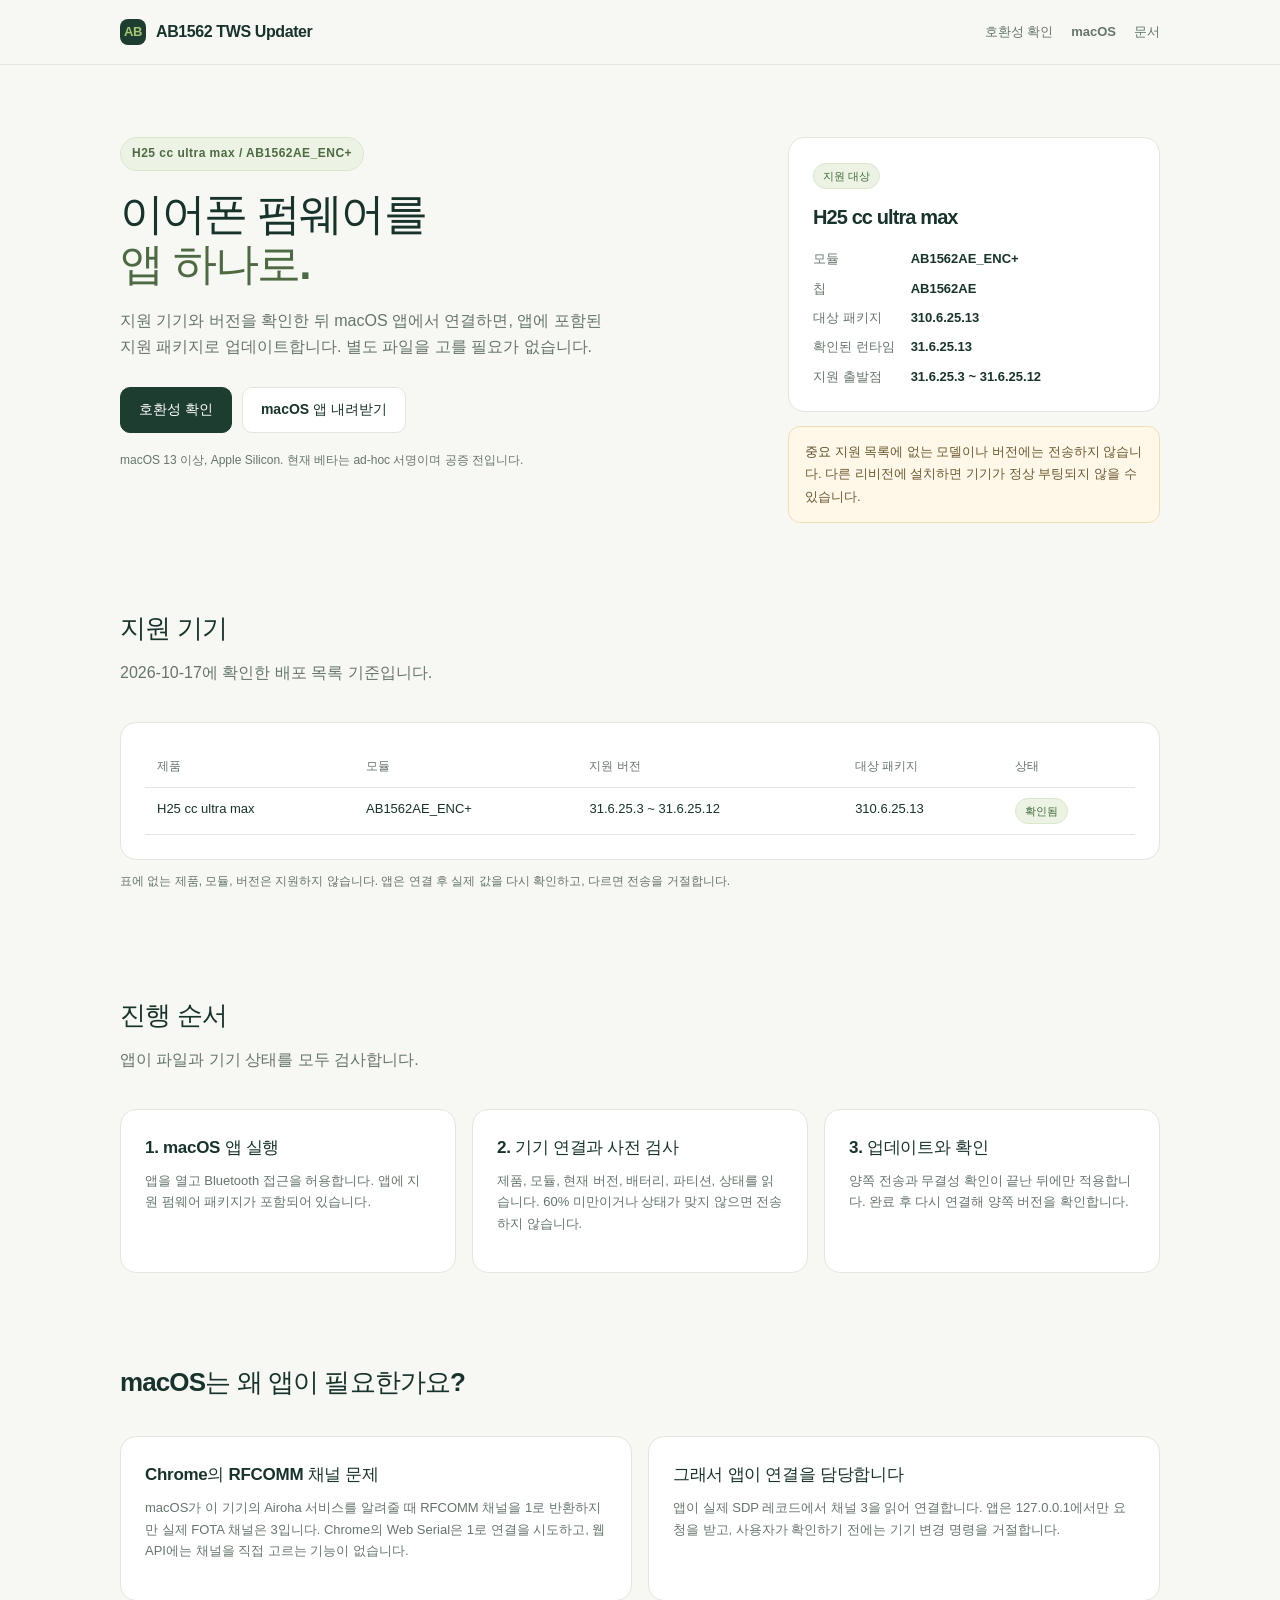
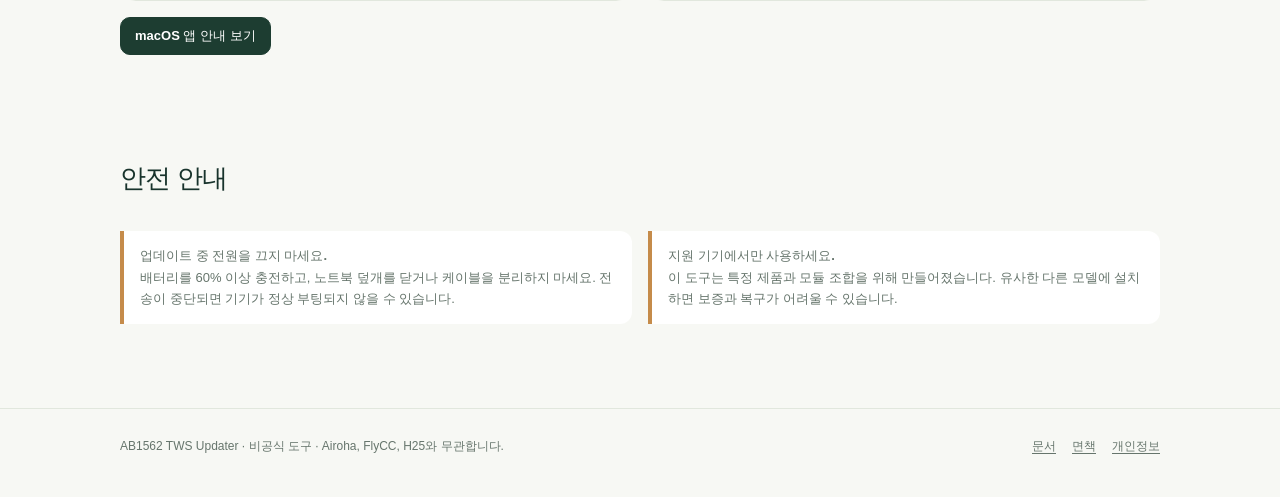
==== index.html @ 21447440 "Simplify to the Electron app with bundled firmware" ====
<!doctype html>
<html lang="ko">
<head>
<meta charset="utf-8">
<meta name="viewport" content="width=device-width,initial-scale=1">
<title>AB1562 TWS Updater</title>
<meta name="description" content="H25 cc ultra max / AB1562AE_ENC+ 펌웨어 업데이트 macOS 앱">
<meta http-equiv="Content-Security-Policy" content="default-src 'self'; script-src 'self'; style-src 'self' 'unsafe-inline'; img-src 'self' data:; connect-src 'self'; base-uri 'none'; form-action 'self'">
<link rel="stylesheet" href="./assets/site.css">
<link rel="icon" href="./assets/favicon.svg" type="image/svg+xml">
</head>
<body>
<header class="site">
  <div class="wrap">
    <a class="brand" href="./"><span class="mark">AB</span>AB1562 TWS Updater</a>
    <nav class="top"><a href="./check/">호환성 확인</a><a href="./mac/">macOS</a><a href="./docs/">문서</a></nav>
  </div>
</header>
<main>
  <div class="wrap hero">
    <div>
      <span class="eyebrow">H25 cc ultra max / AB1562AE_ENC+</span>
      <h1>이어폰 펌웨어를<br><span>앱 하나로.</span></h1>
      <p class="lead">지원 기기와 버전을 확인한 뒤 macOS 앱에서 연결하면, 앱에 포함된 지원 패키지로 업데이트합니다. 별도 파일을 고를 필요가 없습니다.</p>
      <div class="actions">
        <a class="btn" href="./check/">호환성 확인</a>
        <a class="btn secondary" href="./mac/">macOS 앱 내려받기</a>
      </div>
      <p class="muted" style="font-size:12px;margin-top:18px">macOS 13 이상, Apple Silicon. 현재 베타는 ad-hoc 서명이며 공증 전입니다.</p>
    </div>
    <aside class="side">
      <div class="card">
        <span class="badge">지원 대상</span>
        <h2 style="font-size:20px;margin:12px 0 14px">H25 cc ultra max</h2>
        <dl class="kv">
          <dt>모듈</dt><dd>AB1562AE_ENC+</dd>
          <dt>칩</dt><dd>AB1562AE</dd>
          <dt>대상 패키지</dt><dd>310.6.25.13</dd>
          <dt>확인된 런타임</dt><dd>31.6.25.13</dd>
          <dt>지원 출발점</dt><dd>31.6.25.3 ~ 31.6.25.12</dd>
        </dl>
      </div>
      <div class="note"><strong>중요</strong> 지원 목록에 없는 모델이나 버전에는 전송하지 않습니다. 다른 리비전에 설치하면 기기가 정상 부팅되지 않을 수 있습니다.</div>
    </aside>
  </div>

  <section class="block" id="devices">
    <div class="wrap">
      <div class="section-head"><div><h2>지원 기기</h2><p class="muted">2026-10-17에 확인한 배포 목록 기준입니다.</p></div></div>
      <div class="card">
        <table>
          <thead><tr><th>제품</th><th>모듈</th><th>지원 버전</th><th>대상 패키지</th><th>상태</th></tr></thead>
          <tbody>
            <tr><td>H25 cc ultra max</td><td>AB1562AE_ENC+</td><td>31.6.25.3 ~ 31.6.25.12</td><td>310.6.25.13</td><td><span class="badge">확인됨</span></td></tr>
          </tbody>
        </table>
      </div>
      <p class="muted" style="font-size:12px;margin-top:12px">표에 없는 제품, 모듈, 버전은 지원하지 않습니다. 앱은 연결 후 실제 값을 다시 확인하고, 다르면 전송을 거절합니다.</p>
    </div>
  </section>

  <section class="block" id="how">
    <div class="wrap">
      <div class="section-head"><div><h2>진행 순서</h2><p class="muted">앱이 파일과 기기 상태를 모두 검사합니다.</p></div></div>
      <div class="grid">
        <div class="card"><h3>1. macOS 앱 실행</h3><p class="muted" style="font-size:13px">앱을 열고 Bluetooth 접근을 허용합니다. 앱에 지원 펌웨어 패키지가 포함되어 있습니다.</p></div>
        <div class="card"><h3>2. 기기 연결과 사전 검사</h3><p class="muted" style="font-size:13px">제품, 모듈, 현재 버전, 배터리, 파티션, 상태를 읽습니다. 60% 미만이거나 상태가 맞지 않으면 전송하지 않습니다.</p></div>
        <div class="card"><h3>3. 업데이트와 확인</h3><p class="muted" style="font-size:13px">양쪽 전송과 무결성 확인이 끝난 뒤에만 적용합니다. 완료 후 다시 연결해 양쪽 버전을 확인합니다.</p></div>
      </div>
    </div>
  </section>

  <section class="block" id="mac">
    <div class="wrap">
      <div class="section-head"><div><h2>macOS는 왜 앱이 필요한가요?</h2></div></div>
      <div class="grid two">
        <div class="card">
          <h3>Chrome의 RFCOMM 채널 문제</h3>
          <p class="muted" style="font-size:13px">macOS가 이 기기의 Airoha 서비스를 알려줄 때 RFCOMM 채널을 1로 반환하지만 실제 FOTA 채널은 3입니다. Chrome의 Web Serial은 1로 연결을 시도하고, 웹 API에는 채널을 직접 고르는 기능이 없습니다.</p>
        </div>
        <div class="card">
          <h3>그래서 앱이 연결을 담당합니다</h3>
          <p class="muted" style="font-size:13px">앱이 실제 SDP 레코드에서 채널 3을 읽어 연결합니다. 앱은 127.0.0.1에서만 요청을 받고, 사용자가 확인하기 전에는 기기 변경 명령을 거절합니다.</p>
        </div>
      </div>
      <p style="margin-top:16px"><a class="btn small" href="./mac/">macOS 앱 안내 보기</a></p>
    </div>
  </section>

  <section class="block" id="safety">
    <div class="wrap">
      <div class="section-head"><div><h2>안전 안내</h2></div></div>
      <div class="grid two">
        <div class="warning"><strong>업데이트 중 전원을 끄지 마세요.</strong><br>배터리를 60% 이상 충전하고, 노트북 덮개를 닫거나 케이블을 분리하지 마세요. 전송이 중단되면 기기가 정상 부팅되지 않을 수 있습니다.</div>
        <div class="warning"><strong>지원 기기에서만 사용하세요.</strong><br>이 도구는 특정 제품과 모듈 조합을 위해 만들어졌습니다. 유사한 다른 모델에 설치하면 보증과 복구가 어려울 수 있습니다.</div>
      </div>
    </div>
  </section>
</main>
<footer class="footer"><div class="wrap"><div>AB1562 TWS Updater · 비공식 도구 · Airoha, FlyCC, H25와 무관합니다.</div><nav><a href="./docs/">문서</a><a href="./legal/disclaimer.html">면책</a><a href="./legal/privacy.html">개인정보</a></nav></div></footer>
</body>
</html>
---- assets/site.css ----
:root {
  --ink:#18332c; --muted:#66756c; --paper:#f7f8f4; --card:#fff; --line:#e1e7dd;
  --green:#1d3d31; --green2:#2b5142; --lime:#a6c871; --warn:#fff8e8; --warnline:#efdfb6;
  font-family:-apple-system,BlinkMacSystemFont,"Apple SD Gothic Neo","Segoe UI",sans-serif;
  color:var(--ink); background:var(--paper); font-synthesis:none;
}
*{box-sizing:border-box}
html{scroll-behavior:smooth}
body{margin:0;line-height:1.65}
a{color:var(--green);text-underline-offset:3px}
.wrap{width:min(1040px,calc(100% - 40px));margin:0 auto}
header.site{position:sticky;top:0;z-index:10;background:rgba(247,248,244,.92);backdrop-filter:blur(10px);border-bottom:1px solid var(--line)}
header.site .wrap{display:flex;align-items:center;justify-content:space-between;gap:20px;min-height:64px}
.brand{display:flex;align-items:center;gap:10px;font-weight:700;letter-spacing:-.4px;text-decoration:none;color:var(--ink)}
.brand .mark{width:26px;height:26px;border-radius:8px;background:var(--green);display:grid;place-items:center;color:var(--lime);font-size:13px;font-weight:800}
nav.top{display:flex;gap:18px;flex-wrap:wrap;font-size:13px}
nav.top a{color:var(--muted);text-decoration:none;font-weight:600}
nav.top a:hover{color:var(--ink)}
.hero{padding:72px 0 40px;display:grid;grid-template-columns:1.25fr .75fr;gap:48px;align-items:start}
.eyebrow{display:inline-flex;align-items:center;gap:8px;font-size:12px;font-weight:700;letter-spacing:.04em;color:#4d6a43;background:#edf3e4;border:1px solid #dbe7cb;border-radius:999px;padding:6px 11px;margin-bottom:18px}
h1{font-size:44px;line-height:1.15;letter-spacing:-1.8px;margin:0 0 18px}
h1 span{color:#4d6a43}
.lead{font-size:16px;color:var(--muted);max-width:56ch;margin:0 0 26px}
.actions{display:flex;gap:10px;flex-wrap:wrap}
.btn{display:inline-flex;align-items:center;justify-content:center;min-height:46px;padding:0 18px;border-radius:10px;background:var(--green);color:#fff;text-decoration:none;font-weight:650;font-size:14px;border:1px solid var(--green)}
.btn:hover{background:var(--green2)}
.btn.secondary{background:#fff;color:var(--ink);border-color:var(--line)}
.btn.secondary:hover{background:#f0f3ec}
.btn.small{min-height:38px;padding:0 14px;font-size:13px}
.card{background:var(--card);border:1px solid var(--line);border-radius:16px;padding:24px}
.card h2,.card h3{margin-top:0}
.side{display:grid;gap:14px}
.kv{display:grid;grid-template-columns:auto 1fr;gap:8px 16px;font-size:13px;margin:0}
.kv dt{color:var(--muted)}
.kv dd{margin:0;font-weight:650}
.badge{display:inline-block;font-size:11px;font-weight:700;border-radius:999px;padding:3px 9px;background:#edf3e4;color:#416b3a;border:1px solid #dbe7cb}
.badge.warn{background:var(--warn);color:#6b5a32;border-color:var(--warnline)}
section.block{padding:44px 0}
.section-head{display:flex;align-items:end;justify-content:space-between;gap:24px;margin-bottom:22px}
h2{font-size:26px;letter-spacing:-.9px;margin:0 0 10px}
h3{font-size:17px;letter-spacing:-.3px;margin:0 0 8px}
p{margin:0 0 14px}
.muted{color:var(--muted)}
.grid{display:grid;grid-template-columns:repeat(3,1fr);gap:16px}
.grid.two{grid-template-columns:repeat(2,1fr)}
.note{background:var(--warn);border:1px solid var(--warnline);color:#6b5a32;border-radius:12px;padding:14px 16px;font-size:13px;line-height:1.7}
.note strong{color:#5a4a26}
.warning{border-left:4px solid #c58b4a;background:#fff;padding:14px 16px;border-radius:0 12px 12px 0;font-size:13px;color:var(--muted)}
table{width:100%;border-collapse:collapse;font-size:13px}
th,td{text-align:left;padding:10px 12px;border-bottom:1px solid var(--line);vertical-align:top}
th{color:var(--muted);font-weight:600;font-size:12px}
code,.mono{font-family:ui-monospace,SFMono-Regular,Menlo,monospace;font-size:12px;background:#eef2e8;border:1px solid #e0e6d7;border-radius:6px;padding:2px 5px;word-break:break-all}
pre{background:#16241e;color:#e7efe4;border-radius:12px;padding:16px;overflow:auto;font-size:12px;line-height:1.6}
pre code{background:none;border:0;padding:0;color:inherit}
ul,ol{padding-left:22px;margin:0 0 16px}
li{margin:6px 0}
.footer{border-top:1px solid var(--line);margin-top:40px;padding:28px 0 40px;font-size:12px;color:var(--muted)}
.footer .wrap{display:flex;justify-content:space-between;gap:20px;flex-wrap:wrap}
.footer nav{display:flex;gap:16px;flex-wrap:wrap}
.footer a{color:var(--muted)}
.anchor{scroll-margin-top:80px}
.form{display:grid;gap:14px;max-width:520px}
label{font-size:13px;font-weight:650}
input,select{width:100%;min-height:42px;border:1px solid var(--line);border-radius:9px;padding:8px 11px;font:inherit;background:#fff;color:var(--ink)}
.result{margin-top:18px;padding:16px;border-radius:12px;background:#fff;border:1px solid var(--line);font-size:14px}
.result.ok{border-color:#cfe1c2;background:#f4f9ef}
.result.bad{border-color:#eed4cc;background:#fdf5f2}
.result.neutral{border-color:var(--warnline);background:var(--warn)}
@media (max-width:820px){.hero{grid-template-columns:1fr;padding-top:44px;gap:28px}h1{font-size:34px}.grid,.grid.two{grid-template-columns:1fr}header.site .wrap{align-items:flex-start;flex-direction:column;padding:12px 0;gap:8px}nav.top{gap:14px}section.block{padding:32px 0}}
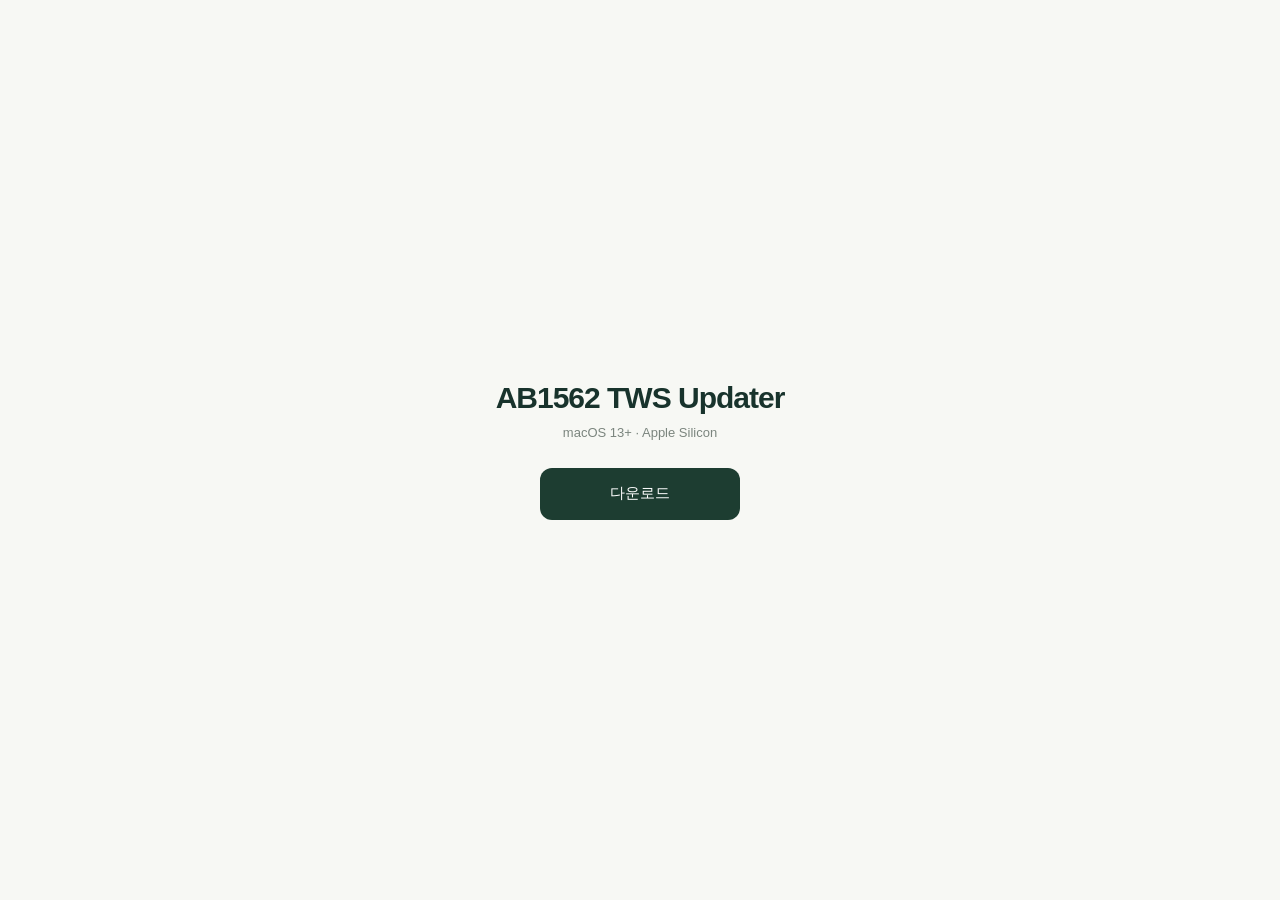
==== commit a8986cb3: "Reduce site to a download button" ====
--- a/index.html
+++ b/index.html
@@ -4,99 +4,16 @@
 <meta charset="utf-8">
 <meta name="viewport" content="width=device-width,initial-scale=1">
 <title>AB1562 TWS Updater</title>
-<meta name="description" content="H25 cc ultra max / AB1562AE_ENC+ 펌웨어 업데이트 macOS 앱">
-<meta http-equiv="Content-Security-Policy" content="default-src 'self'; script-src 'self'; style-src 'self' 'unsafe-inline'; img-src 'self' data:; connect-src 'self'; base-uri 'none'; form-action 'self'">
+<meta name="description" content="AB1562 TWS Updater macOS app">
+<meta http-equiv="Content-Security-Policy" content="default-src 'self'; style-src 'self'; img-src 'self' data:; base-uri 'none'">
 <link rel="stylesheet" href="./assets/site.css">
 <link rel="icon" href="./assets/favicon.svg" type="image/svg+xml">
 </head>
 <body>
-<header class="site">
-  <div class="wrap">
-    <a class="brand" href="./"><span class="mark">AB</span>AB1562 TWS Updater</a>
-    <nav class="top"><a href="./check/">호환성 확인</a><a href="./mac/">macOS</a><a href="./docs/">문서</a></nav>
-  </div>
-</header>
 <main>
-  <div class="wrap hero">
-    <div>
-      <span class="eyebrow">H25 cc ultra max / AB1562AE_ENC+</span>
-      <h1>이어폰 펌웨어를<br><span>앱 하나로.</span></h1>
-      <p class="lead">지원 기기와 버전을 확인한 뒤 macOS 앱에서 연결하면, 앱에 포함된 지원 패키지로 업데이트합니다. 별도 파일을 고를 필요가 없습니다.</p>
-      <div class="actions">
-        <a class="btn" href="./check/">호환성 확인</a>
-        <a class="btn secondary" href="./mac/">macOS 앱 내려받기</a>
-      </div>
-      <p class="muted" style="font-size:12px;margin-top:18px">macOS 13 이상, Apple Silicon. 현재 베타는 ad-hoc 서명이며 공증 전입니다.</p>
-    </div>
-    <aside class="side">
-      <div class="card">
-        <span class="badge">지원 대상</span>
-        <h2 style="font-size:20px;margin:12px 0 14px">H25 cc ultra max</h2>
-        <dl class="kv">
-          <dt>모듈</dt><dd>AB1562AE_ENC+</dd>
-          <dt>칩</dt><dd>AB1562AE</dd>
-          <dt>대상 패키지</dt><dd>310.6.25.13</dd>
-          <dt>확인된 런타임</dt><dd>31.6.25.13</dd>
-          <dt>지원 출발점</dt><dd>31.6.25.3 ~ 31.6.25.12</dd>
-        </dl>
-      </div>
-      <div class="note"><strong>중요</strong> 지원 목록에 없는 모델이나 버전에는 전송하지 않습니다. 다른 리비전에 설치하면 기기가 정상 부팅되지 않을 수 있습니다.</div>
-    </aside>
-  </div>
-
-  <section class="block" id="devices">
-    <div class="wrap">
-      <div class="section-head"><div><h2>지원 기기</h2><p class="muted">2026-10-17에 확인한 배포 목록 기준입니다.</p></div></div>
-      <div class="card">
-        <table>
-          <thead><tr><th>제품</th><th>모듈</th><th>지원 버전</th><th>대상 패키지</th><th>상태</th></tr></thead>
-          <tbody>
-            <tr><td>H25 cc ultra max</td><td>AB1562AE_ENC+</td><td>31.6.25.3 ~ 31.6.25.12</td><td>310.6.25.13</td><td><span class="badge">확인됨</span></td></tr>
-          </tbody>
-        </table>
-      </div>
-      <p class="muted" style="font-size:12px;margin-top:12px">표에 없는 제품, 모듈, 버전은 지원하지 않습니다. 앱은 연결 후 실제 값을 다시 확인하고, 다르면 전송을 거절합니다.</p>
-    </div>
-  </section>
-
-  <section class="block" id="how">
-    <div class="wrap">
-      <div class="section-head"><div><h2>진행 순서</h2><p class="muted">앱이 파일과 기기 상태를 모두 검사합니다.</p></div></div>
-      <div class="grid">
-        <div class="card"><h3>1. macOS 앱 실행</h3><p class="muted" style="font-size:13px">앱을 열고 Bluetooth 접근을 허용합니다. 앱에 지원 펌웨어 패키지가 포함되어 있습니다.</p></div>
-        <div class="card"><h3>2. 기기 연결과 사전 검사</h3><p class="muted" style="font-size:13px">제품, 모듈, 현재 버전, 배터리, 파티션, 상태를 읽습니다. 60% 미만이거나 상태가 맞지 않으면 전송하지 않습니다.</p></div>
-        <div class="card"><h3>3. 업데이트와 확인</h3><p class="muted" style="font-size:13px">양쪽 전송과 무결성 확인이 끝난 뒤에만 적용합니다. 완료 후 다시 연결해 양쪽 버전을 확인합니다.</p></div>
-      </div>
-    </div>
-  </section>
-
-  <section class="block" id="mac">
-    <div class="wrap">
-      <div class="section-head"><div><h2>macOS는 왜 앱이 필요한가요?</h2></div></div>
-      <div class="grid two">
-        <div class="card">
-          <h3>Chrome의 RFCOMM 채널 문제</h3>
-          <p class="muted" style="font-size:13px">macOS가 이 기기의 Airoha 서비스를 알려줄 때 RFCOMM 채널을 1로 반환하지만 실제 FOTA 채널은 3입니다. Chrome의 Web Serial은 1로 연결을 시도하고, 웹 API에는 채널을 직접 고르는 기능이 없습니다.</p>
-        </div>
-        <div class="card">
-          <h3>그래서 앱이 연결을 담당합니다</h3>
-          <p class="muted" style="font-size:13px">앱이 실제 SDP 레코드에서 채널 3을 읽어 연결합니다. 앱은 127.0.0.1에서만 요청을 받고, 사용자가 확인하기 전에는 기기 변경 명령을 거절합니다.</p>
-        </div>
-      </div>
-      <p style="margin-top:16px"><a class="btn small" href="./mac/">macOS 앱 안내 보기</a></p>
-    </div>
-  </section>
-
-  <section class="block" id="safety">
-    <div class="wrap">
-      <div class="section-head"><div><h2>안전 안내</h2></div></div>
-      <div class="grid two">
-        <div class="warning"><strong>업데이트 중 전원을 끄지 마세요.</strong><br>배터리를 60% 이상 충전하고, 노트북 덮개를 닫거나 케이블을 분리하지 마세요. 전송이 중단되면 기기가 정상 부팅되지 않을 수 있습니다.</div>
-        <div class="warning"><strong>지원 기기에서만 사용하세요.</strong><br>이 도구는 특정 제품과 모듈 조합을 위해 만들어졌습니다. 유사한 다른 모델에 설치하면 보증과 복구가 어려울 수 있습니다.</div>
-      </div>
-    </div>
-  </section>
+  <h1>AB1562 TWS Updater</h1>
+  <p class="meta">macOS 13+ · Apple Silicon</p>
+  <a class="download" href="https://github.com/yangtaengg/ab1562-updater/releases/download/v0.1.0-electron.2/AB1562-TWS-Updater-0.1.0-arm64.dmg">다운로드</a>
 </main>
-<footer class="footer"><div class="wrap"><div>AB1562 TWS Updater · 비공식 도구 · Airoha, FlyCC, H25와 무관합니다.</div><nav><a href="./docs/">문서</a><a href="./legal/disclaimer.html">면책</a><a href="./legal/privacy.html">개인정보</a></nav></div></footer>
 </body>
 </html>
--- a/assets/site.css
+++ b/assets/site.css
@@ -1,69 +1,9 @@
-:root {
-  --ink:#18332c; --muted:#66756c; --paper:#f7f8f4; --card:#fff; --line:#e1e7dd;
-  --green:#1d3d31; --green2:#2b5142; --lime:#a6c871; --warn:#fff8e8; --warnline:#efdfb6;
-  font-family:-apple-system,BlinkMacSystemFont,"Apple SD Gothic Neo","Segoe UI",sans-serif;
-  color:var(--ink); background:var(--paper); font-synthesis:none;
-}
+:root{font-family:-apple-system,BlinkMacSystemFont,"Apple SD Gothic Neo",sans-serif;color:#18332c;background:#f7f8f4;font-synthesis:none}
 *{box-sizing:border-box}
-html{scroll-behavior:smooth}
-body{margin:0;line-height:1.65}
-a{color:var(--green);text-underline-offset:3px}
-.wrap{width:min(1040px,calc(100% - 40px));margin:0 auto}
-header.site{position:sticky;top:0;z-index:10;background:rgba(247,248,244,.92);backdrop-filter:blur(10px);border-bottom:1px solid var(--line)}
-header.site .wrap{display:flex;align-items:center;justify-content:space-between;gap:20px;min-height:64px}
-.brand{display:flex;align-items:center;gap:10px;font-weight:700;letter-spacing:-.4px;text-decoration:none;color:var(--ink)}
-.brand .mark{width:26px;height:26px;border-radius:8px;background:var(--green);display:grid;place-items:center;color:var(--lime);font-size:13px;font-weight:800}
-nav.top{display:flex;gap:18px;flex-wrap:wrap;font-size:13px}
-nav.top a{color:var(--muted);text-decoration:none;font-weight:600}
-nav.top a:hover{color:var(--ink)}
-.hero{padding:72px 0 40px;display:grid;grid-template-columns:1.25fr .75fr;gap:48px;align-items:start}
-.eyebrow{display:inline-flex;align-items:center;gap:8px;font-size:12px;font-weight:700;letter-spacing:.04em;color:#4d6a43;background:#edf3e4;border:1px solid #dbe7cb;border-radius:999px;padding:6px 11px;margin-bottom:18px}
-h1{font-size:44px;line-height:1.15;letter-spacing:-1.8px;margin:0 0 18px}
-h1 span{color:#4d6a43}
-.lead{font-size:16px;color:var(--muted);max-width:56ch;margin:0 0 26px}
-.actions{display:flex;gap:10px;flex-wrap:wrap}
-.btn{display:inline-flex;align-items:center;justify-content:center;min-height:46px;padding:0 18px;border-radius:10px;background:var(--green);color:#fff;text-decoration:none;font-weight:650;font-size:14px;border:1px solid var(--green)}
-.btn:hover{background:var(--green2)}
-.btn.secondary{background:#fff;color:var(--ink);border-color:var(--line)}
-.btn.secondary:hover{background:#f0f3ec}
-.btn.small{min-height:38px;padding:0 14px;font-size:13px}
-.card{background:var(--card);border:1px solid var(--line);border-radius:16px;padding:24px}
-.card h2,.card h3{margin-top:0}
-.side{display:grid;gap:14px}
-.kv{display:grid;grid-template-columns:auto 1fr;gap:8px 16px;font-size:13px;margin:0}
-.kv dt{color:var(--muted)}
-.kv dd{margin:0;font-weight:650}
-.badge{display:inline-block;font-size:11px;font-weight:700;border-radius:999px;padding:3px 9px;background:#edf3e4;color:#416b3a;border:1px solid #dbe7cb}
-.badge.warn{background:var(--warn);color:#6b5a32;border-color:var(--warnline)}
-section.block{padding:44px 0}
-.section-head{display:flex;align-items:end;justify-content:space-between;gap:24px;margin-bottom:22px}
-h2{font-size:26px;letter-spacing:-.9px;margin:0 0 10px}
-h3{font-size:17px;letter-spacing:-.3px;margin:0 0 8px}
-p{margin:0 0 14px}
-.muted{color:var(--muted)}
-.grid{display:grid;grid-template-columns:repeat(3,1fr);gap:16px}
-.grid.two{grid-template-columns:repeat(2,1fr)}
-.note{background:var(--warn);border:1px solid var(--warnline);color:#6b5a32;border-radius:12px;padding:14px 16px;font-size:13px;line-height:1.7}
-.note strong{color:#5a4a26}
-.warning{border-left:4px solid #c58b4a;background:#fff;padding:14px 16px;border-radius:0 12px 12px 0;font-size:13px;color:var(--muted)}
-table{width:100%;border-collapse:collapse;font-size:13px}
-th,td{text-align:left;padding:10px 12px;border-bottom:1px solid var(--line);vertical-align:top}
-th{color:var(--muted);font-weight:600;font-size:12px}
-code,.mono{font-family:ui-monospace,SFMono-Regular,Menlo,monospace;font-size:12px;background:#eef2e8;border:1px solid #e0e6d7;border-radius:6px;padding:2px 5px;word-break:break-all}
-pre{background:#16241e;color:#e7efe4;border-radius:12px;padding:16px;overflow:auto;font-size:12px;line-height:1.6}
-pre code{background:none;border:0;padding:0;color:inherit}
-ul,ol{padding-left:22px;margin:0 0 16px}
-li{margin:6px 0}
-.footer{border-top:1px solid var(--line);margin-top:40px;padding:28px 0 40px;font-size:12px;color:var(--muted)}
-.footer .wrap{display:flex;justify-content:space-between;gap:20px;flex-wrap:wrap}
-.footer nav{display:flex;gap:16px;flex-wrap:wrap}
-.footer a{color:var(--muted)}
-.anchor{scroll-margin-top:80px}
-.form{display:grid;gap:14px;max-width:520px}
-label{font-size:13px;font-weight:650}
-input,select{width:100%;min-height:42px;border:1px solid var(--line);border-radius:9px;padding:8px 11px;font:inherit;background:#fff;color:var(--ink)}
-.result{margin-top:18px;padding:16px;border-radius:12px;background:#fff;border:1px solid var(--line);font-size:14px}
-.result.ok{border-color:#cfe1c2;background:#f4f9ef}
-.result.bad{border-color:#eed4cc;background:#fdf5f2}
-.result.neutral{border-color:var(--warnline);background:var(--warn)}
-@media (max-width:820px){.hero{grid-template-columns:1fr;padding-top:44px;gap:28px}h1{font-size:34px}.grid,.grid.two{grid-template-columns:1fr}header.site .wrap{align-items:flex-start;flex-direction:column;padding:12px 0;gap:8px}nav.top{gap:14px}section.block{padding:32px 0}}
+body{margin:0;min-height:100vh;display:grid;place-items:center}
+main{text-align:center;padding:40px 24px}
+h1{font-size:30px;font-weight:700;letter-spacing:-1px;margin:0 0 10px}
+.meta{font-size:13px;color:#7b857e;margin:0 0 28px}
+.download{display:inline-flex;align-items:center;justify-content:center;min-width:200px;min-height:52px;padding:0 30px;border-radius:12px;background:#1d3d31;color:#fff;text-decoration:none;font-size:15px;font-weight:650}
+.download:hover{background:#2b5142}
+.download:focus-visible{outline:3px solid #a6c871;outline-offset:4px}
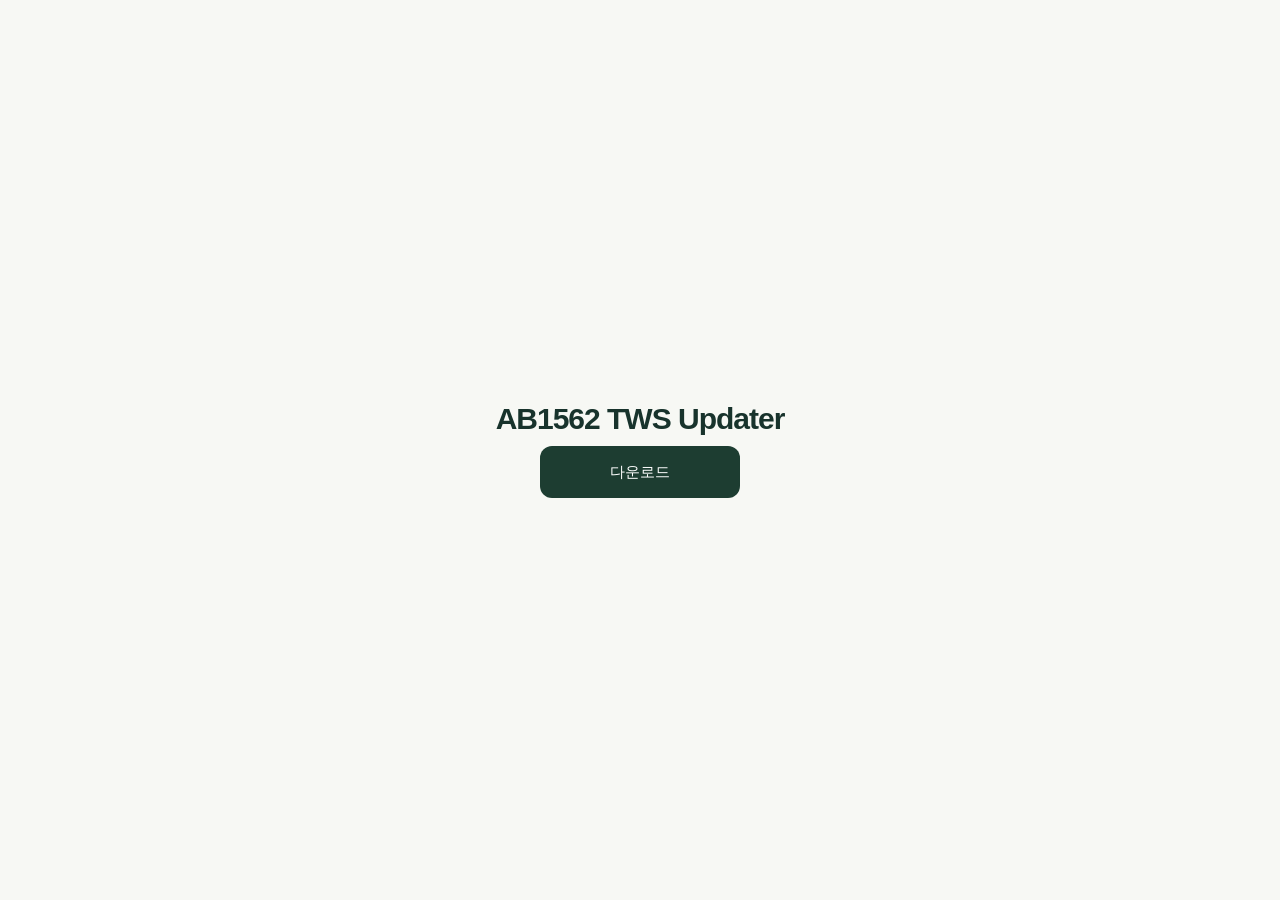
==== commit 98afbf12: "Remove the last line of copy" ====
--- a/index.html
+++ b/index.html
@@ -12,7 +12,6 @@
 <body>
 <main>
   <h1>AB1562 TWS Updater</h1>
-  <p class="meta">macOS 13+ · Apple Silicon</p>
   <a class="download" href="https://github.com/yangtaengg/ab1562-updater/releases/download/v0.1.0-electron.2/AB1562-TWS-Updater-0.1.0-arm64.dmg">다운로드</a>
 </main>
 </body>
--- a/assets/site.css
+++ b/assets/site.css
@@ -3,7 +3,6 @@
 body{margin:0;min-height:100vh;display:grid;place-items:center}
 main{text-align:center;padding:40px 24px}
 h1{font-size:30px;font-weight:700;letter-spacing:-1px;margin:0 0 10px}
-.meta{font-size:13px;color:#7b857e;margin:0 0 28px}
 .download{display:inline-flex;align-items:center;justify-content:center;min-width:200px;min-height:52px;padding:0 30px;border-radius:12px;background:#1d3d31;color:#fff;text-decoration:none;font-size:15px;font-weight:650}
 .download:hover{background:#2b5142}
 .download:focus-visible{outline:3px solid #a6c871;outline-offset:4px}
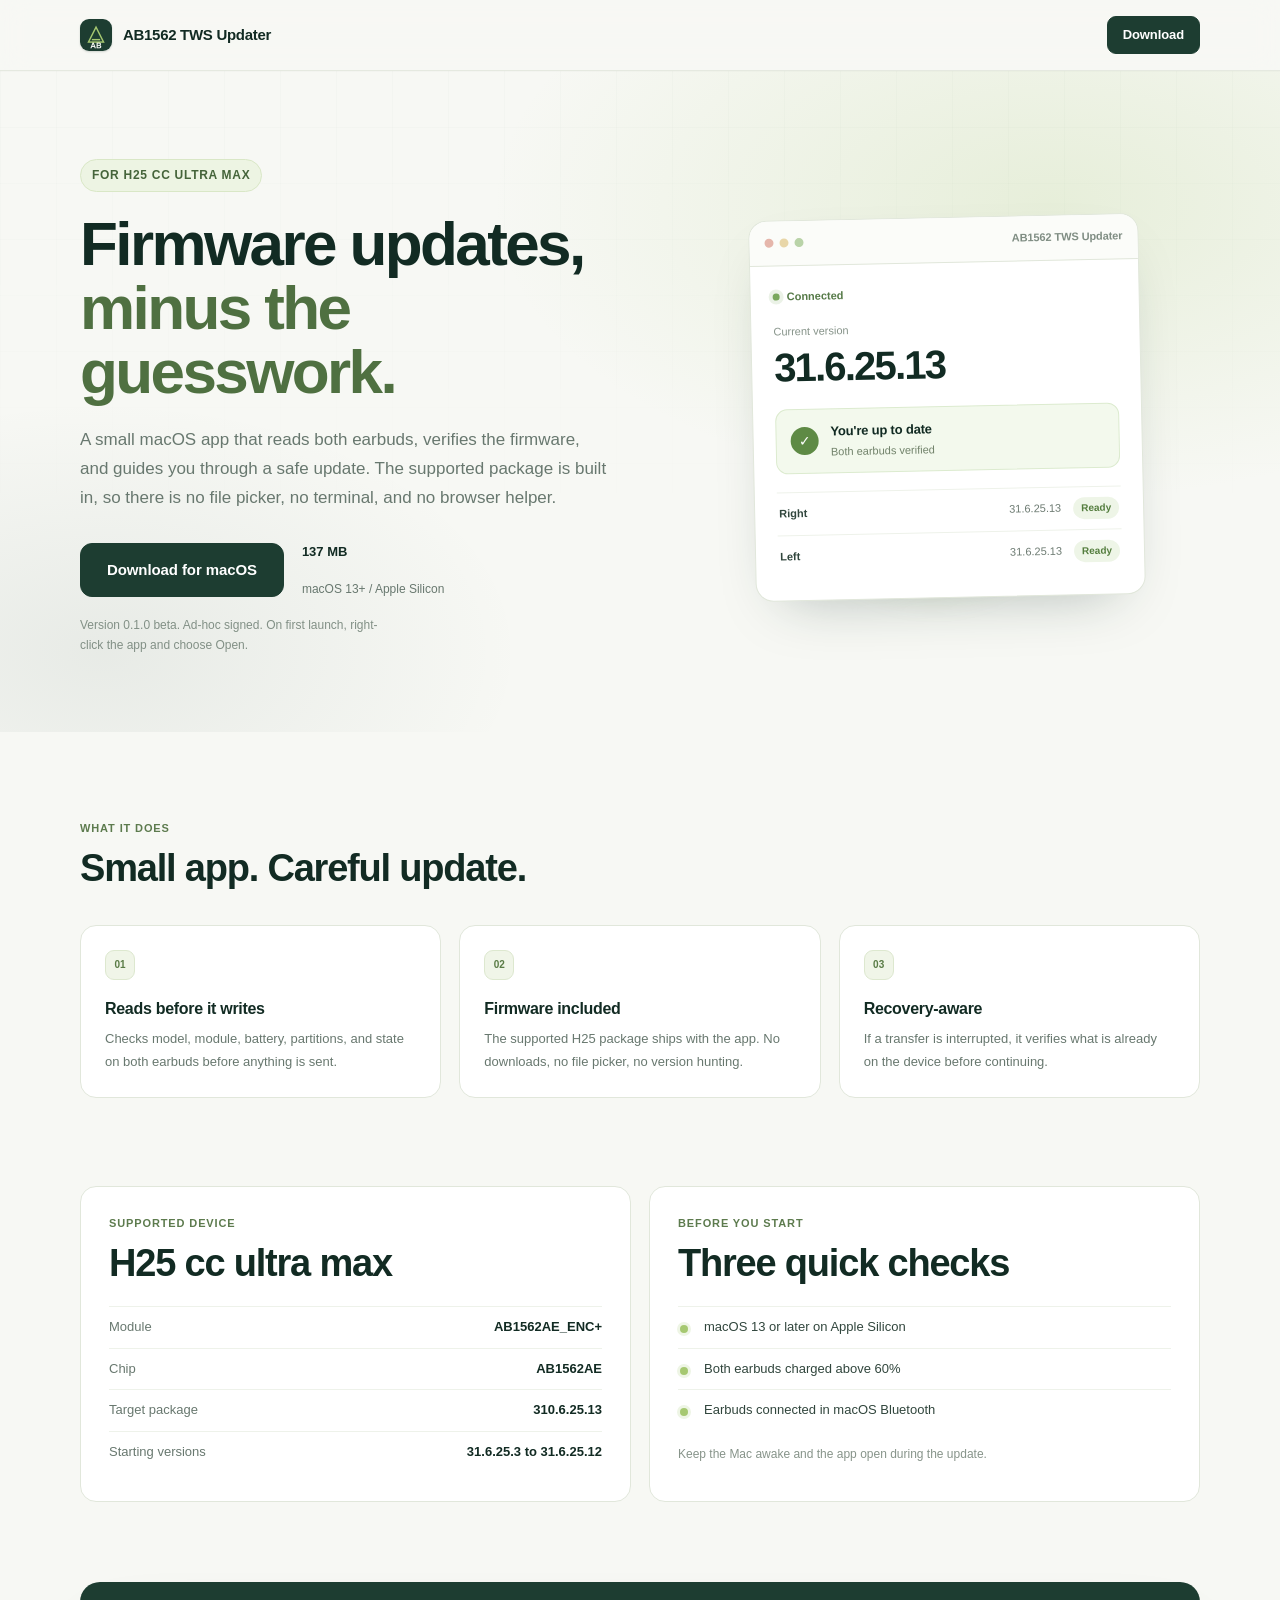
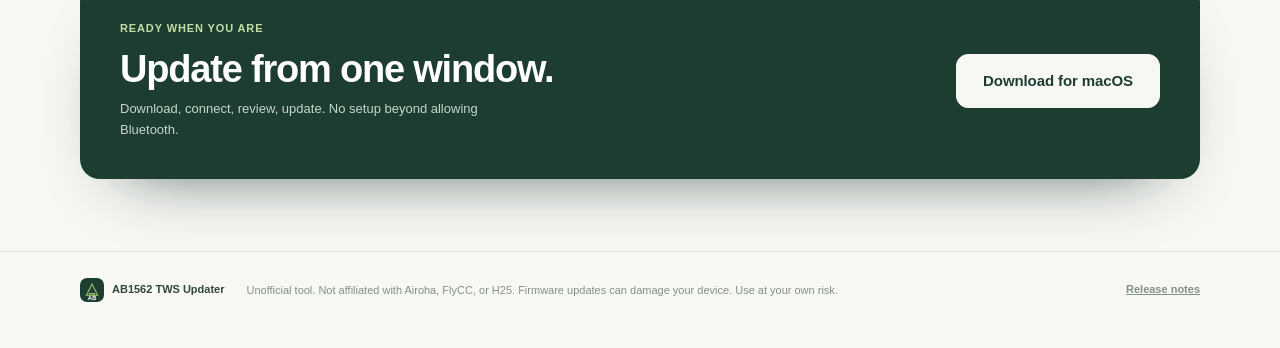
==== commit 87e4d041: "Rebuild the landing page in English" ====
--- a/index.html
+++ b/index.html
@@ -1,18 +1,112 @@
 <!doctype html>
-<html lang="ko">
+<html lang="en">
 <head>
 <meta charset="utf-8">
 <meta name="viewport" content="width=device-width,initial-scale=1">
-<title>AB1562 TWS Updater</title>
-<meta name="description" content="AB1562 TWS Updater macOS app">
-<meta http-equiv="Content-Security-Policy" content="default-src 'self'; style-src 'self'; img-src 'self' data:; base-uri 'none'">
+<title>AB1562 TWS Updater — Firmware updates for H25</title>
+<meta name="description" content="A small macOS app that reads both earbuds, verifies the firmware, and guides you through a safe H25 update. The supported package is built in.">
+<meta http-equiv="Content-Security-Policy" content="default-src 'self'; script-src 'none'; style-src 'self'; img-src 'self' data:; base-uri 'none'; form-action 'none'">
 <link rel="stylesheet" href="./assets/site.css">
 <link rel="icon" href="./assets/favicon.svg" type="image/svg+xml">
 </head>
 <body>
+<header class="site-header">
+  <div class="wrap header-inner">
+    <a class="brand" href="./">
+      <img src="./assets/app-icon.png" alt="" width="32" height="32">
+      <span>AB1562 TWS Updater</span>
+    </a>
+    <a class="btn btn-small" href="https://github.com/yangtaengg/ab1562-updater/releases/download/v0.1.0-electron.2/AB1562-TWS-Updater-0.1.0-arm64.dmg">Download</a>
+  </div>
+</header>
+
 <main>
-  <h1>AB1562 TWS Updater</h1>
-  <a class="download" href="https://github.com/yangtaengg/ab1562-updater/releases/download/v0.1.0-electron.2/AB1562-TWS-Updater-0.1.0-arm64.dmg">다운로드</a>
+  <section class="hero">
+    <div class="wrap hero-grid">
+      <div class="hero-copy">
+        <span class="eyebrow">For H25 cc ultra max</span>
+        <h1>Firmware updates,<br><span>minus the guesswork.</span></h1>
+        <p class="lead">A small macOS app that reads both earbuds, verifies the firmware, and guides you through a safe update. The supported package is built in, so there is no file picker, no terminal, and no browser helper.</p>
+        <div class="cta-row">
+          <a class="btn btn-large" href="https://github.com/yangtaengg/ab1562-updater/releases/download/v0.1.0-electron.2/AB1562-TWS-Updater-0.1.0-arm64.dmg">Download for macOS</a>
+          <span class="cta-meta"><strong>137 MB</strong><br>macOS 13+ / Apple Silicon</span>
+        </div>
+        <p class="fine">Version 0.1.0 beta. Ad-hoc signed. On first launch, right-click the app and choose Open.</p>
+      </div>
+      <div class="hero-visual" aria-hidden="true">
+        <div class="app-window">
+          <div class="window-bar"><span></span><span></span><span></span><p>AB1562 TWS Updater</p></div>
+          <div class="window-body">
+            <div class="status-line"><span class="dot"></span> Connected</div>
+            <p class="label">Current version</p>
+            <p class="big-version">31.6.25.13</p>
+            <div class="check-card">
+              <span class="check">✓</span>
+              <div><strong>You're up to date</strong><p>Both earbuds verified</p></div>
+            </div>
+            <div class="device-row"><span>Right</span><span>31.6.25.13</span><span class="ready">Ready</span></div>
+            <div class="device-row"><span>Left</span><span>31.6.25.13</span><span class="ready">Ready</span></div>
+          </div>
+        </div>
+        <div class="glow"></div>
+      </div>
+    </div>
+  </section>
+
+  <section class="features">
+    <div class="wrap">
+      <div class="section-head"><p class="kicker">What it does</p><h2>Small app. Careful update.</h2></div>
+      <div class="feature-grid">
+        <article class="feature"><span class="num">01</span><h3>Reads before it writes</h3><p>Checks model, module, battery, partitions, and state on both earbuds before anything is sent.</p></article>
+        <article class="feature"><span class="num">02</span><h3>Firmware included</h3><p>The supported H25 package ships with the app. No downloads, no file picker, no version hunting.</p></article>
+        <article class="feature"><span class="num">03</span><h3>Recovery-aware</h3><p>If a transfer is interrupted, it verifies what is already on the device before continuing.</p></article>
+      </div>
+    </div>
+  </section>
+
+  <section class="details">
+    <div class="wrap details-grid">
+      <div class="detail-card">
+        <p class="kicker">Supported device</p>
+        <h2>H25 cc ultra max</h2>
+        <dl class="spec">
+          <div><dt>Module</dt><dd>AB1562AE_ENC+</dd></div>
+          <div><dt>Chip</dt><dd>AB1562AE</dd></div>
+          <div><dt>Target package</dt><dd>310.6.25.13</dd></div>
+          <div><dt>Starting versions</dt><dd>31.6.25.3 to 31.6.25.12</dd></div>
+        </dl>
+      </div>
+      <div class="detail-card">
+        <p class="kicker">Before you start</p>
+        <h2>Three quick checks</h2>
+        <ul class="checklist">
+          <li>macOS 13 or later on Apple Silicon</li>
+          <li>Both earbuds charged above 60%</li>
+          <li>Earbuds connected in macOS Bluetooth</li>
+        </ul>
+        <p class="small">Keep the Mac awake and the app open during the update.</p>
+      </div>
+    </div>
+  </section>
+
+  <section class="download-section">
+    <div class="wrap download-inner">
+      <div>
+        <p class="kicker">Ready when you are</p>
+        <h2>Update from one window.</h2>
+        <p class="muted">Download, connect, review, update. No setup beyond allowing Bluetooth.</p>
+      </div>
+      <a class="btn btn-large btn-light" href="https://github.com/yangtaengg/ab1562-updater/releases/download/v0.1.0-electron.2/AB1562-TWS-Updater-0.1.0-arm64.dmg">Download for macOS</a>
+    </div>
+  </section>
 </main>
+
+<footer class="footer">
+  <div class="wrap footer-inner">
+    <div class="footer-brand"><img src="./assets/app-icon.png" alt="" width="24" height="24"><span>AB1562 TWS Updater</span></div>
+    <p>Unofficial tool. Not affiliated with Airoha, FlyCC, or H25. Firmware updates can damage your device. Use at your own risk.</p>
+    <a href="https://github.com/yangtaengg/ab1562-updater/releases/tag/v0.1.0-electron.2">Release notes</a>
+  </div>
+</footer>
 </body>
 </html>
--- a/assets/site.css
+++ b/assets/site.css
@@ -1,8 +1,128 @@
-:root{font-family:-apple-system,BlinkMacSystemFont,"Apple SD Gothic Neo",sans-serif;color:#18332c;background:#f7f8f4;font-synthesis:none}
+:root{
+  --ink:#122b23;
+  --ink-soft:#31463d;
+  --muted:#68786f;
+  --green:#1d3d31;
+  --green-2:#2b5142;
+  --lime:#a6c871;
+  --lime-soft:#edf4e3;
+  --paper:#f7f8f4;
+  --card:#ffffff;
+  --line:#e1e7db;
+  --shadow:0 24px 60px -30px rgba(24,51,44,.35);
+  font-family:-apple-system,BlinkMacSystemFont,"Segoe UI","Apple SD Gothic Neo",sans-serif;
+  color:var(--ink);
+  background:var(--paper);
+  font-synthesis:none;
+}
 *{box-sizing:border-box}
-body{margin:0;min-height:100vh;display:grid;place-items:center}
-main{text-align:center;padding:40px 24px}
-h1{font-size:30px;font-weight:700;letter-spacing:-1px;margin:0 0 10px}
-.download{display:inline-flex;align-items:center;justify-content:center;min-width:200px;min-height:52px;padding:0 30px;border-radius:12px;background:#1d3d31;color:#fff;text-decoration:none;font-size:15px;font-weight:650}
-.download:hover{background:#2b5142}
-.download:focus-visible{outline:3px solid #a6c871;outline-offset:4px}
+html{scroll-behavior:smooth}
+body{margin:0;line-height:1.6;-webkit-font-smoothing:antialiased}
+img{display:block;max-width:100%}
+a{color:inherit}
+.wrap{width:min(1120px,calc(100% - 48px));margin:0 auto}
+
+.site-header{position:sticky;top:0;z-index:20;background:rgba(247,248,244,.88);backdrop-filter:blur(14px);border-bottom:1px solid rgba(225,231,219,.8)}
+.header-inner{display:flex;align-items:center;justify-content:space-between;gap:24px;min-height:70px}
+.brand{display:flex;align-items:center;gap:11px;text-decoration:none;font-weight:700;letter-spacing:-.3px;font-size:15px}
+.brand img{width:32px;height:32px;border-radius:9px;box-shadow:0 1px 2px rgba(18,43,35,.18)}
+.btn{display:inline-flex;align-items:center;justify-content:center;gap:8px;min-height:46px;padding:0 20px;border-radius:11px;background:var(--green);color:#fff;text-decoration:none;font-size:14px;font-weight:650;letter-spacing:-.1px;border:1px solid var(--green);transition:background .15s ease,transform .15s ease,box-shadow .15s ease}
+.btn:hover{background:var(--green-2);transform:translateY(-1px);box-shadow:0 10px 24px -14px rgba(18,43,35,.65)}
+.btn:focus-visible{outline:3px solid var(--lime);outline-offset:3px}
+.btn-small{min-height:38px;padding:0 15px;font-size:13px;border-radius:9px}
+.btn-large{min-height:54px;padding:0 26px;font-size:15px;border-radius:12px}
+.btn-light{background:#f7f8f4;color:var(--green);border-color:#f7f8f4}
+.btn-light:hover{background:#fff;color:var(--green)}
+
+.hero{position:relative;overflow:hidden;padding:88px 0 76px;background:
+  radial-gradient(900px 480px at 82% 20%,rgba(166,200,113,.20),transparent 62%),
+  radial-gradient(700px 420px at 8% 88%,rgba(29,61,49,.07),transparent 60%),
+  var(--paper)}
+.hero::after{content:"";position:absolute;inset:0;pointer-events:none;background-image:linear-gradient(rgba(29,61,49,.035) 1px,transparent 1px),linear-gradient(90deg,rgba(29,61,49,.035) 1px,transparent 1px);background-size:56px 56px;mask-image:linear-gradient(to bottom,rgba(0,0,0,.5),transparent 72%)}
+.hero-grid{position:relative;z-index:1;display:grid;grid-template-columns:1.04fr .96fr;gap:64px;align-items:center}
+.eyebrow{display:inline-flex;align-items:center;gap:8px;font-size:12px;font-weight:700;letter-spacing:.06em;text-transform:uppercase;color:#45643a;background:var(--lime-soft);border:1px solid #d9e7c6;border-radius:999px;padding:6px 11px;margin-bottom:20px}
+h1{font-size:clamp(40px,5.1vw,62px);line-height:1.03;letter-spacing:-2.6px;margin:0 0 22px;font-weight:750}
+h1 span{color:#4f7041}
+.lead{font-size:17px;line-height:1.7;color:var(--muted);max-width:56ch;margin:0 0 30px}
+.cta-row{display:flex;align-items:center;gap:18px;flex-wrap:wrap}
+.cta-meta{font-size:12px;line-height:1.5;color:var(--muted)}
+.cta-meta strong{display:block;color:var(--ink);font-size:13px}
+.fine{font-size:12px;line-height:1.65;color:#829086;margin:18px 0 0;max-width:48ch}
+
+.hero-visual{position:relative;display:flex;justify-content:center}
+.glow{position:absolute;width:360px;height:360px;border-radius:50%;background:radial-gradient(circle,rgba(166,200,113,.55),rgba(166,200,113,0) 68%);filter:blur(8px);top:12%;left:12%;z-index:0}
+.app-window{position:relative;z-index:1;width:min(390px,100%);background:var(--card);border:1px solid var(--line);border-radius:18px;box-shadow:var(--shadow);overflow:hidden;transform:rotate(-1.2deg)}
+.window-bar{display:flex;align-items:center;gap:6px;padding:13px 15px;border-bottom:1px solid var(--line);background:#fbfcf9}
+.window-bar span{width:9px;height:9px;border-radius:50%;background:#dfe6d9}
+.window-bar span:nth-child(1){background:#e5b6ab}
+.window-bar span:nth-child(2){background:#e8d6a8}
+.window-bar span:nth-child(3){background:#b9d3a8}
+.window-bar p{margin:0 0 0 auto;font-size:11px;font-weight:650;color:#7f8d83;letter-spacing:-.1px}
+.window-body{padding:22px}
+.status-line{display:flex;align-items:center;gap:7px;font-size:11px;font-weight:650;color:#567a48;margin-bottom:18px}
+.dot{width:7px;height:7px;border-radius:50%;background:#7aa85e;box-shadow:0 0 0 4px rgba(122,168,94,.15)}
+.label{font-size:11px;color:#87948a;margin:0 0 4px}
+.big-version{font-size:40px;line-height:1.1;letter-spacing:-1.8px;font-weight:600;margin:0 0 20px}
+.check-card{display:flex;align-items:center;gap:12px;background:#f3f9ed;border:1px solid #dcebcf;border-radius:12px;padding:12px 14px;margin-bottom:18px}
+.check{width:28px;height:28px;border-radius:50%;background:#5e8a45;color:#fff;display:grid;place-items:center;font-size:14px;flex:0 0 auto}
+.check-card strong{display:block;font-size:13px;letter-spacing:-.2px}
+.check-card p{margin:1px 0 0;font-size:11px;color:#71826a}
+.device-row{display:grid;grid-template-columns:1fr auto auto;gap:12px;align-items:center;padding:10px 2px;border-top:1px solid #eef2ea;font-size:11px;color:#6d7b72}
+.device-row span:first-child{font-weight:650;color:var(--ink-soft)}
+.ready{font-size:10px;font-weight:700;color:#547d3e;background:#eef5e7;border-radius:999px;padding:3px 8px}
+
+.features{padding:88px 0 24px}
+.section-head{max-width:620px;margin-bottom:34px}
+.kicker{font-size:11px;font-weight:750;letter-spacing:.08em;text-transform:uppercase;color:#5d7b4e;margin:0 0 10px}
+h2{font-size:clamp(28px,3.1vw,38px);line-height:1.15;letter-spacing:-1.2px;margin:0;font-weight:720}
+h3{font-size:16px;letter-spacing:-.3px;margin:0 0 7px;font-weight:700}
+.feature-grid{display:grid;grid-template-columns:repeat(3,1fr);gap:18px}
+.feature{background:var(--card);border:1px solid var(--line);border-radius:16px;padding:24px;transition:transform .18s ease,box-shadow .18s ease}
+.feature:hover{transform:translateY(-2px);box-shadow:0 18px 40px -30px rgba(24,51,44,.4)}
+.feature p{font-size:13px;line-height:1.7;color:var(--muted);margin:0}
+.num{display:inline-flex;align-items:center;justify-content:center;width:30px;height:30px;border-radius:9px;background:#f0f5e8;border:1px solid #dde8cf;color:#5a7c46;font-size:10px;font-weight:750;margin-bottom:16px}
+
+.details{padding:64px 0 24px}
+.details-grid{display:grid;grid-template-columns:1fr 1fr;gap:18px}
+.detail-card{background:var(--card);border:1px solid var(--line);border-radius:16px;padding:28px}
+.spec{display:grid;gap:0;margin:20px 0 0}
+.spec div{display:flex;justify-content:space-between;gap:20px;padding:10px 0;border-top:1px solid #eef2ea;font-size:13px}
+.spec dt{color:var(--muted)}
+.spec dd{margin:0;font-weight:650;text-align:right}
+.checklist{list-style:none;padding:0;margin:20px 0 0}
+.checklist li{position:relative;padding:10px 0 10px 26px;border-top:1px solid #eef2ea;font-size:13px;color:var(--ink-soft)}
+.checklist li::before{content:"";position:absolute;left:2px;top:18px;width:8px;height:8px;border-radius:50%;background:var(--lime);box-shadow:0 0 0 3px #eef5e5}
+.small{font-size:12px;color:#87948a;margin:14px 0 0}
+
+.download-section{padding:56px 0 72px}
+.download-inner{display:flex;align-items:center;justify-content:space-between;gap:28px;background:var(--green);color:#fff;border-radius:20px;padding:38px 40px;box-shadow:0 30px 70px -45px rgba(18,43,35,.9)}
+.download-inner .kicker{color:#c3dda6}
+.download-inner h2{color:#fff}
+.download-inner .muted{color:#c7d6cb;margin:8px 0 0;font-size:13px;max-width:52ch}
+.muted{color:var(--muted)}
+
+.footer{padding:26px 0 46px;border-top:1px solid var(--line)}
+.footer-inner{display:flex;align-items:center;gap:22px;flex-wrap:wrap;font-size:11px;color:#839188}
+.footer-brand{display:flex;align-items:center;gap:8px;font-weight:700;color:var(--ink-soft)}
+.footer-brand img{width:24px;height:24px;border-radius:7px}
+.footer-inner p{margin:0;flex:1;min-width:260px;line-height:1.65}
+.footer-inner a{font-weight:650;white-space:nowrap}
+
+@media (max-width:980px){
+  .hero{padding:56px 0 48px}
+  .hero-grid{grid-template-columns:1fr;gap:40px}
+  .hero-visual{justify-content:flex-start}
+  .app-window{transform:none;max-width:420px}
+  .feature-grid{grid-template-columns:1fr}
+  .details-grid{grid-template-columns:1fr}
+  .download-inner{flex-direction:column;align-items:flex-start;padding:30px}
+  .header-inner{min-height:62px}
+}
+@media (max-width:560px){
+  .wrap{width:calc(100% - 32px)}
+  .brand span{font-size:13px}
+  h1{letter-spacing:-1.6px}
+  .cta-row{align-items:flex-start;flex-direction:column;gap:12px}
+  .btn-large{width:100%}
+  .footer-inner{flex-direction:column;align-items:flex-start}
+}
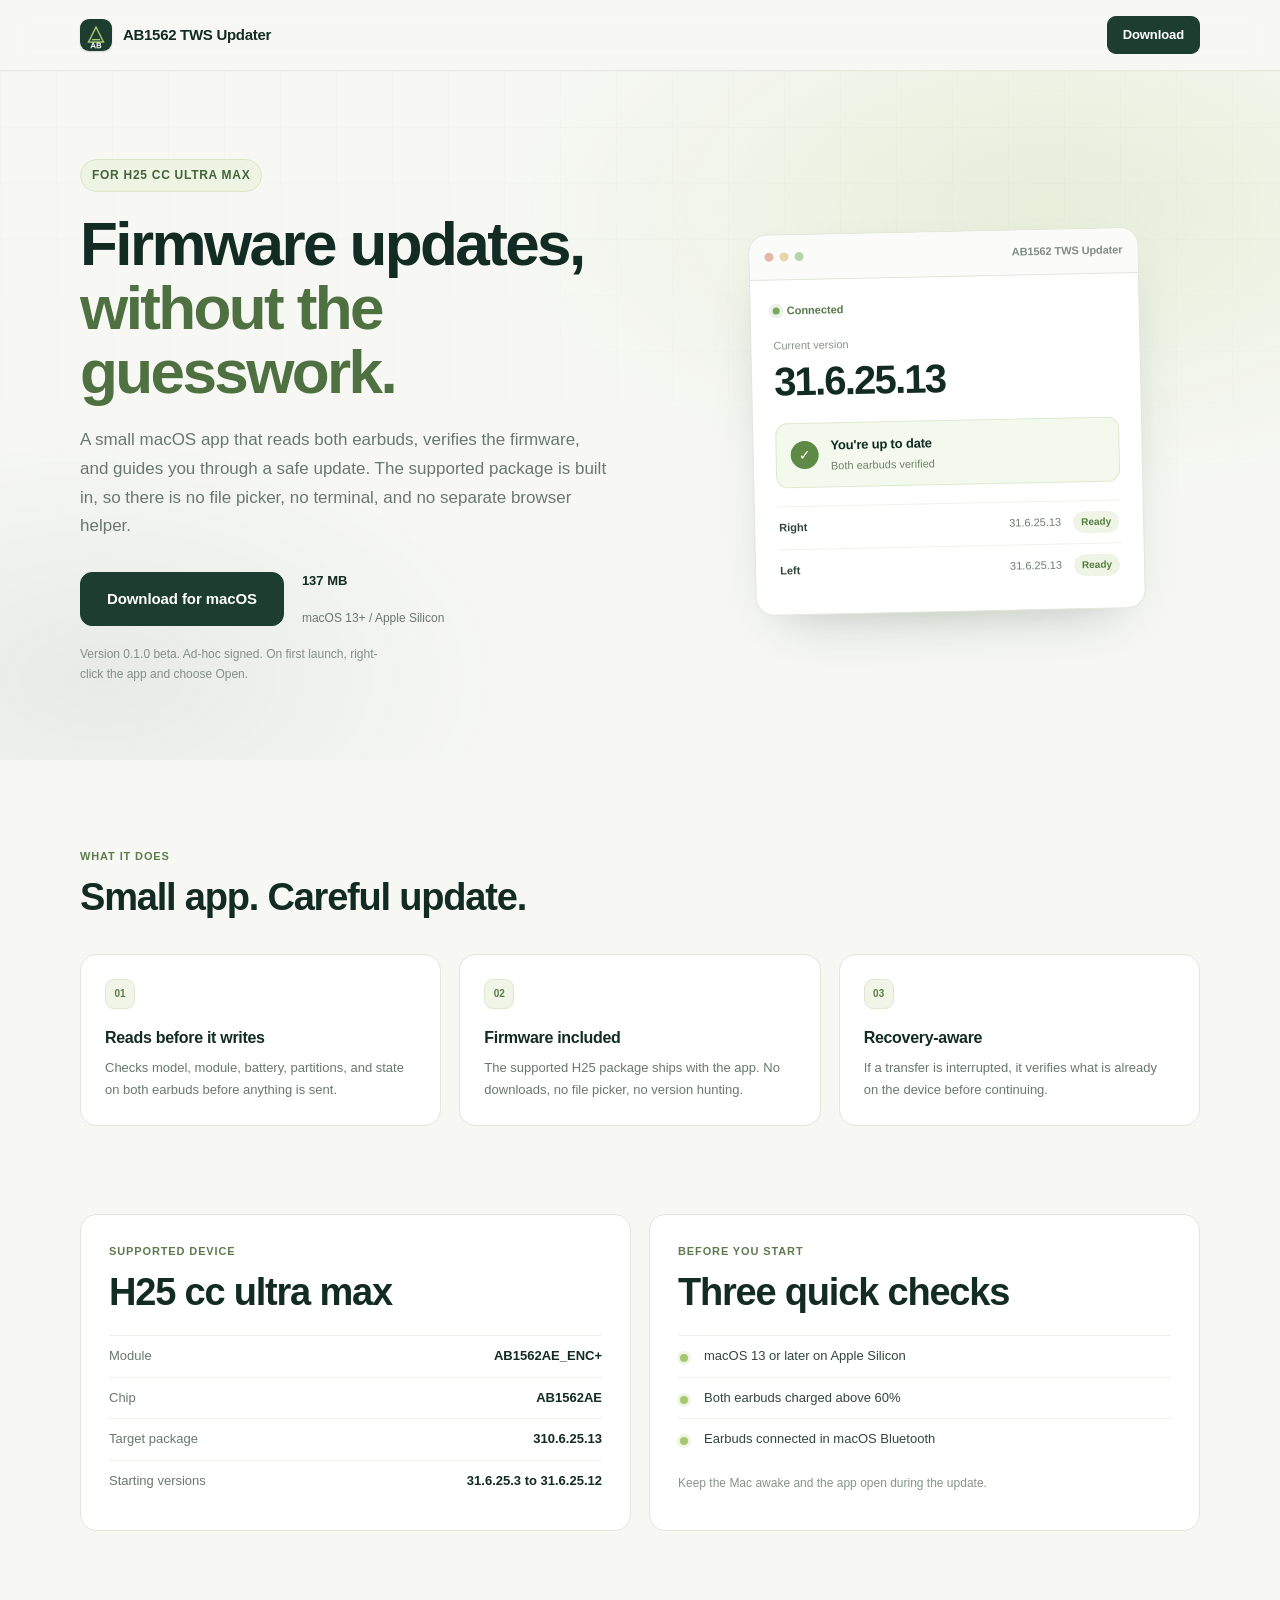
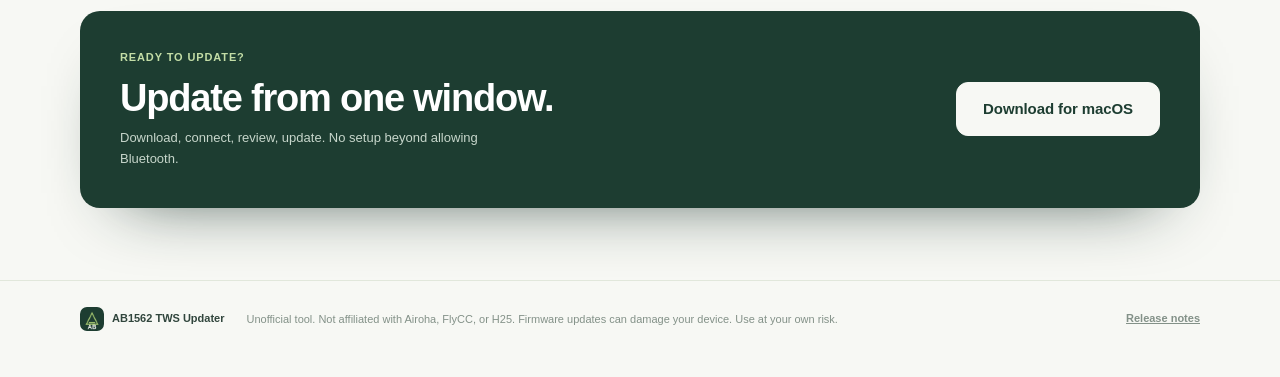
==== commit bb1034e5: "Polish the landing copy" ====
--- a/index.html
+++ b/index.html
@@ -25,8 +25,8 @@
     <div class="wrap hero-grid">
       <div class="hero-copy">
         <span class="eyebrow">For H25 cc ultra max</span>
-        <h1>Firmware updates,<br><span>minus the guesswork.</span></h1>
-        <p class="lead">A small macOS app that reads both earbuds, verifies the firmware, and guides you through a safe update. The supported package is built in, so there is no file picker, no terminal, and no browser helper.</p>
+        <h1>Firmware updates,<br><span>without the guesswork.</span></h1>
+        <p class="lead">A small macOS app that reads both earbuds, verifies the firmware, and guides you through a safe update. The supported package is built in, so there is no file picker, no terminal, and no separate browser helper.</p>
         <div class="cta-row">
           <a class="btn btn-large" href="https://github.com/yangtaengg/ab1562-updater/releases/download/v0.1.0-electron.2/AB1562-TWS-Updater-0.1.0-arm64.dmg">Download for macOS</a>
           <span class="cta-meta"><strong>137 MB</strong><br>macOS 13+ / Apple Silicon</span>
@@ -92,7 +92,7 @@
   <section class="download-section">
     <div class="wrap download-inner">
       <div>
-        <p class="kicker">Ready when you are</p>
+        <p class="kicker">Ready to update?</p>
         <h2>Update from one window.</h2>
         <p class="muted">Download, connect, review, update. No setup beyond allowing Bluetooth.</p>
       </div>
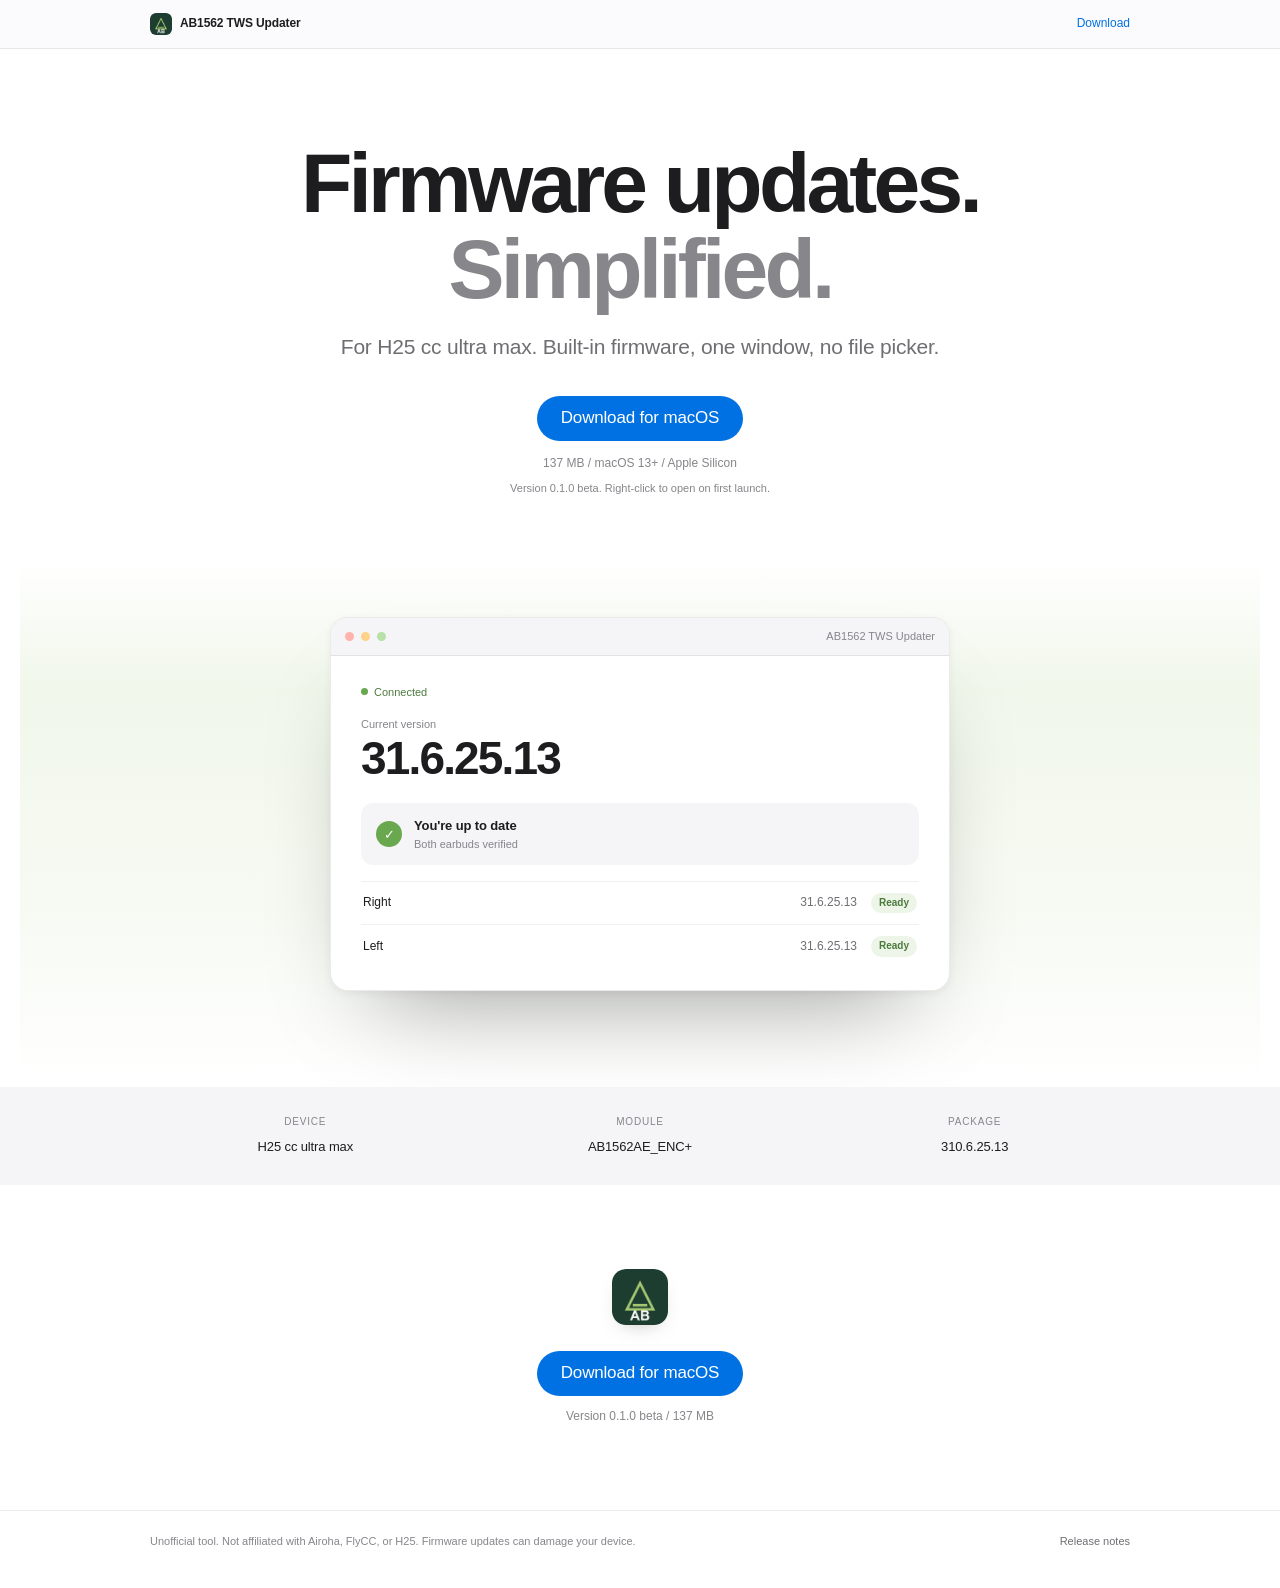
==== commit f7b5f1e2: "Apple-style landing page" ====
--- a/index.html
+++ b/index.html
@@ -3,108 +3,65 @@
 <head>
 <meta charset="utf-8">
 <meta name="viewport" content="width=device-width,initial-scale=1">
-<title>AB1562 TWS Updater — Firmware updates for H25</title>
-<meta name="description" content="A small macOS app that reads both earbuds, verifies the firmware, and guides you through a safe H25 update. The supported package is built in.">
+<title>AB1562 TWS Updater</title>
+<meta name="description" content="Firmware updates for H25 cc ultra max. One macOS app, built-in firmware, no file picker.">
 <meta http-equiv="Content-Security-Policy" content="default-src 'self'; script-src 'none'; style-src 'self'; img-src 'self' data:; base-uri 'none'; form-action 'none'">
 <link rel="stylesheet" href="./assets/site.css">
 <link rel="icon" href="./assets/favicon.svg" type="image/svg+xml">
 </head>
 <body>
-<header class="site-header">
-  <div class="wrap header-inner">
-    <a class="brand" href="./">
-      <img src="./assets/app-icon.png" alt="" width="32" height="32">
+<header class="nav">
+  <div class="nav-inner">
+    <a class="nav-brand" href="./">
+      <img src="./assets/app-icon.png" alt="" width="22" height="22">
       <span>AB1562 TWS Updater</span>
     </a>
-    <a class="btn btn-small" href="https://github.com/yangtaengg/ab1562-updater/releases/download/v0.1.0-electron.2/AB1562-TWS-Updater-0.1.0-arm64.dmg">Download</a>
+    <a class="nav-link" href="https://github.com/yangtaengg/ab1562-updater/releases/download/v0.1.0-electron.2/AB1562-TWS-Updater-0.1.0-arm64.dmg">Download</a>
   </div>
 </header>
 
 <main>
   <section class="hero">
-    <div class="wrap hero-grid">
-      <div class="hero-copy">
-        <span class="eyebrow">For H25 cc ultra max</span>
-        <h1>Firmware updates,<br><span>without the guesswork.</span></h1>
-        <p class="lead">A small macOS app that reads both earbuds, verifies the firmware, and guides you through a safe update. The supported package is built in, so there is no file picker, no terminal, and no separate browser helper.</p>
-        <div class="cta-row">
-          <a class="btn btn-large" href="https://github.com/yangtaengg/ab1562-updater/releases/download/v0.1.0-electron.2/AB1562-TWS-Updater-0.1.0-arm64.dmg">Download for macOS</a>
-          <span class="cta-meta"><strong>137 MB</strong><br>macOS 13+ / Apple Silicon</span>
+    <div class="hero-inner">
+      <h1>Firmware updates.<br><span>Simplified.</span></h1>
+      <p class="sub">For H25 cc ultra max. Built-in firmware, one window, no file picker.</p>
+      <a class="cta" href="https://github.com/yangtaengg/ab1562-updater/releases/download/v0.1.0-electron.2/AB1562-TWS-Updater-0.1.0-arm64.dmg">Download for macOS</a>
+      <p class="meta">137 MB / macOS 13+ / Apple Silicon</p>
+      <p class="fine">Version 0.1.0 beta. Right-click to open on first launch.</p>
+    </div>
+    <div class="showcase">
+      <div class="window" aria-hidden="true">
+        <div class="chrome"><span></span><span></span><span></span><p>AB1562 TWS Updater</p></div>
+        <div class="content">
+          <div class="status"><i></i>Connected</div>
+          <p class="label">Current version</p>
+          <p class="version">31.6.25.13</p>
+          <div class="status-card"><span class="check">✓</span><div><strong>You're up to date</strong><p>Both earbuds verified</p></div></div>
+          <div class="row"><span>Right</span><span>31.6.25.13</span><em>Ready</em></div>
+          <div class="row"><span>Left</span><span>31.6.25.13</span><em>Ready</em></div>
         </div>
-        <p class="fine">Version 0.1.0 beta. Ad-hoc signed. On first launch, right-click the app and choose Open.</p>
-      </div>
-      <div class="hero-visual" aria-hidden="true">
-        <div class="app-window">
-          <div class="window-bar"><span></span><span></span><span></span><p>AB1562 TWS Updater</p></div>
-          <div class="window-body">
-            <div class="status-line"><span class="dot"></span> Connected</div>
-            <p class="label">Current version</p>
-            <p class="big-version">31.6.25.13</p>
-            <div class="check-card">
-              <span class="check">✓</span>
-              <div><strong>You're up to date</strong><p>Both earbuds verified</p></div>
-            </div>
-            <div class="device-row"><span>Right</span><span>31.6.25.13</span><span class="ready">Ready</span></div>
-            <div class="device-row"><span>Left</span><span>31.6.25.13</span><span class="ready">Ready</span></div>
-          </div>
-        </div>
-        <div class="glow"></div>
       </div>
     </div>
   </section>
 
-  <section class="features">
-    <div class="wrap">
-      <div class="section-head"><p class="kicker">What it does</p><h2>Small app. Careful update.</h2></div>
-      <div class="feature-grid">
-        <article class="feature"><span class="num">01</span><h3>Reads before it writes</h3><p>Checks model, module, battery, partitions, and state on both earbuds before anything is sent.</p></article>
-        <article class="feature"><span class="num">02</span><h3>Firmware included</h3><p>The supported H25 package ships with the app. No downloads, no file picker, no version hunting.</p></article>
-        <article class="feature"><span class="num">03</span><h3>Recovery-aware</h3><p>If a transfer is interrupted, it verifies what is already on the device before continuing.</p></article>
-      </div>
+  <section class="specs">
+    <div class="specs-inner">
+      <div><p>Device</p><strong>H25 cc ultra max</strong></div>
+      <div><p>Module</p><strong>AB1562AE_ENC+</strong></div>
+      <div><p>Package</p><strong>310.6.25.13</strong></div>
     </div>
   </section>
 
-  <section class="details">
-    <div class="wrap details-grid">
-      <div class="detail-card">
-        <p class="kicker">Supported device</p>
-        <h2>H25 cc ultra max</h2>
-        <dl class="spec">
-          <div><dt>Module</dt><dd>AB1562AE_ENC+</dd></div>
-          <div><dt>Chip</dt><dd>AB1562AE</dd></div>
-          <div><dt>Target package</dt><dd>310.6.25.13</dd></div>
-          <div><dt>Starting versions</dt><dd>31.6.25.3 to 31.6.25.12</dd></div>
-        </dl>
-      </div>
-      <div class="detail-card">
-        <p class="kicker">Before you start</p>
-        <h2>Three quick checks</h2>
-        <ul class="checklist">
-          <li>macOS 13 or later on Apple Silicon</li>
-          <li>Both earbuds charged above 60%</li>
-          <li>Earbuds connected in macOS Bluetooth</li>
-        </ul>
-        <p class="small">Keep the Mac awake and the app open during the update.</p>
-      </div>
-    </div>
-  </section>
-
-  <section class="download-section">
-    <div class="wrap download-inner">
-      <div>
-        <p class="kicker">Ready to update?</p>
-        <h2>Update from one window.</h2>
-        <p class="muted">Download, connect, review, update. No setup beyond allowing Bluetooth.</p>
-      </div>
-      <a class="btn btn-large btn-light" href="https://github.com/yangtaengg/ab1562-updater/releases/download/v0.1.0-electron.2/AB1562-TWS-Updater-0.1.0-arm64.dmg">Download for macOS</a>
-    </div>
+  <section class="closing">
+    <img class="closing-icon" src="./assets/app-icon.png" alt="" width="56" height="56">
+    <a class="cta" href="https://github.com/yangtaengg/ab1562-updater/releases/download/v0.1.0-electron.2/AB1562-TWS-Updater-0.1.0-arm64.dmg">Download for macOS</a>
+    <p class="meta">Version 0.1.0 beta / 137 MB</p>
   </section>
 </main>
 
 <footer class="footer">
-  <div class="wrap footer-inner">
-    <div class="footer-brand"><img src="./assets/app-icon.png" alt="" width="24" height="24"><span>AB1562 TWS Updater</span></div>
-    <p>Unofficial tool. Not affiliated with Airoha, FlyCC, or H25. Firmware updates can damage your device. Use at your own risk.</p>
+  <div class="footer-inner">
+    <p>Unofficial tool. Not affiliated with Airoha, FlyCC, or H25. Firmware updates can damage your device.</p>
     <a href="https://github.com/yangtaengg/ab1562-updater/releases/tag/v0.1.0-electron.2">Release notes</a>
   </div>
 </footer>
--- a/assets/site.css
+++ b/assets/site.css
@@ -1,128 +1,86 @@
 :root{
-  --ink:#122b23;
-  --ink-soft:#31463d;
-  --muted:#68786f;
-  --green:#1d3d31;
-  --green-2:#2b5142;
-  --lime:#a6c871;
-  --lime-soft:#edf4e3;
-  --paper:#f7f8f4;
-  --card:#ffffff;
-  --line:#e1e7db;
-  --shadow:0 24px 60px -30px rgba(24,51,44,.35);
-  font-family:-apple-system,BlinkMacSystemFont,"Segoe UI","Apple SD Gothic Neo",sans-serif;
-  color:var(--ink);
-  background:var(--paper);
+  --text:#1d1d1f;
+  --muted:#6e6e73;
+  --faint:#86868b;
+  --line:rgba(0,0,0,.08);
+  --gray:#f5f5f7;
+  --blue:#0071e3;
+  --blue-hover:#0077ed;
+  font-family:-apple-system,BlinkMacSystemFont,"SF Pro Display","SF Pro Text","Helvetica Neue",Arial,sans-serif;
+  color:var(--text);
+  background:#fff;
   font-synthesis:none;
 }
 *{box-sizing:border-box}
 html{scroll-behavior:smooth}
-body{margin:0;line-height:1.6;-webkit-font-smoothing:antialiased}
+body{margin:0;line-height:1.47;-webkit-font-smoothing:antialiased}
 img{display:block;max-width:100%}
 a{color:inherit}
-.wrap{width:min(1120px,calc(100% - 48px));margin:0 auto}
 
-.site-header{position:sticky;top:0;z-index:20;background:rgba(247,248,244,.88);backdrop-filter:blur(14px);border-bottom:1px solid rgba(225,231,219,.8)}
-.header-inner{display:flex;align-items:center;justify-content:space-between;gap:24px;min-height:70px}
-.brand{display:flex;align-items:center;gap:11px;text-decoration:none;font-weight:700;letter-spacing:-.3px;font-size:15px}
-.brand img{width:32px;height:32px;border-radius:9px;box-shadow:0 1px 2px rgba(18,43,35,.18)}
-.btn{display:inline-flex;align-items:center;justify-content:center;gap:8px;min-height:46px;padding:0 20px;border-radius:11px;background:var(--green);color:#fff;text-decoration:none;font-size:14px;font-weight:650;letter-spacing:-.1px;border:1px solid var(--green);transition:background .15s ease,transform .15s ease,box-shadow .15s ease}
-.btn:hover{background:var(--green-2);transform:translateY(-1px);box-shadow:0 10px 24px -14px rgba(18,43,35,.65)}
-.btn:focus-visible{outline:3px solid var(--lime);outline-offset:3px}
-.btn-small{min-height:38px;padding:0 15px;font-size:13px;border-radius:9px}
-.btn-large{min-height:54px;padding:0 26px;font-size:15px;border-radius:12px}
-.btn-light{background:#f7f8f4;color:var(--green);border-color:#f7f8f4}
-.btn-light:hover{background:#fff;color:var(--green)}
+.nav{position:sticky;top:0;z-index:20;background:rgba(251,251,253,.82);backdrop-filter:saturate(180%) blur(20px);border-bottom:1px solid var(--line)}
+.nav-inner{width:min(980px,calc(100% - 40px));margin:0 auto;min-height:48px;display:flex;align-items:center;justify-content:space-between;gap:20px}
+.nav-brand{display:flex;align-items:center;gap:8px;text-decoration:none;font-size:12px;font-weight:600;letter-spacing:-.01em}
+.nav-brand img{width:22px;height:22px;border-radius:6px}
+.nav-link{font-size:12px;color:var(--blue);text-decoration:none;font-weight:400}
+.nav-link:hover{text-decoration:underline}
 
-.hero{position:relative;overflow:hidden;padding:88px 0 76px;background:
-  radial-gradient(900px 480px at 82% 20%,rgba(166,200,113,.20),transparent 62%),
-  radial-gradient(700px 420px at 8% 88%,rgba(29,61,49,.07),transparent 60%),
-  var(--paper)}
-.hero::after{content:"";position:absolute;inset:0;pointer-events:none;background-image:linear-gradient(rgba(29,61,49,.035) 1px,transparent 1px),linear-gradient(90deg,rgba(29,61,49,.035) 1px,transparent 1px);background-size:56px 56px;mask-image:linear-gradient(to bottom,rgba(0,0,0,.5),transparent 72%)}
-.hero-grid{position:relative;z-index:1;display:grid;grid-template-columns:1.04fr .96fr;gap:64px;align-items:center}
-.eyebrow{display:inline-flex;align-items:center;gap:8px;font-size:12px;font-weight:700;letter-spacing:.06em;text-transform:uppercase;color:#45643a;background:var(--lime-soft);border:1px solid #d9e7c6;border-radius:999px;padding:6px 11px;margin-bottom:20px}
-h1{font-size:clamp(40px,5.1vw,62px);line-height:1.03;letter-spacing:-2.6px;margin:0 0 22px;font-weight:750}
-h1 span{color:#4f7041}
-.lead{font-size:17px;line-height:1.7;color:var(--muted);max-width:56ch;margin:0 0 30px}
-.cta-row{display:flex;align-items:center;gap:18px;flex-wrap:wrap}
-.cta-meta{font-size:12px;line-height:1.5;color:var(--muted)}
-.cta-meta strong{display:block;color:var(--ink);font-size:13px}
-.fine{font-size:12px;line-height:1.65;color:#829086;margin:18px 0 0;max-width:48ch}
+.hero{padding:92px 20px 0;text-align:center}
+.hero-inner{max-width:800px;margin:0 auto}
+h1{font-size:clamp(52px,7.4vw,84px);line-height:1.02;letter-spacing:-.045em;font-weight:600;margin:0}
+h1 span{color:var(--faint)}
+.sub{font-size:clamp(17px,2.1vw,21px);line-height:1.4;color:var(--muted);max-width:640px;margin:20px auto 34px;letter-spacing:-.01em}
+.cta{display:inline-flex;align-items:center;justify-content:center;min-height:44px;padding:10px 24px;border-radius:980px;background:var(--blue);color:#fff;text-decoration:none;font-size:17px;font-weight:400;letter-spacing:-.01em;transition:background .18s ease}
+.cta:hover{background:var(--blue-hover)}
+.cta:focus-visible{outline:3px solid rgba(0,113,227,.35);outline-offset:3px}
+.meta{font-size:12px;color:var(--faint);margin:14px 0 0}
+.fine{font-size:11px;color:var(--faint);margin:8px 0 0}
 
-.hero-visual{position:relative;display:flex;justify-content:center}
-.glow{position:absolute;width:360px;height:360px;border-radius:50%;background:radial-gradient(circle,rgba(166,200,113,.55),rgba(166,200,113,0) 68%);filter:blur(8px);top:12%;left:12%;z-index:0}
-.app-window{position:relative;z-index:1;width:min(390px,100%);background:var(--card);border:1px solid var(--line);border-radius:18px;box-shadow:var(--shadow);overflow:hidden;transform:rotate(-1.2deg)}
-.window-bar{display:flex;align-items:center;gap:6px;padding:13px 15px;border-bottom:1px solid var(--line);background:#fbfcf9}
-.window-bar span{width:9px;height:9px;border-radius:50%;background:#dfe6d9}
-.window-bar span:nth-child(1){background:#e5b6ab}
-.window-bar span:nth-child(2){background:#e8d6a8}
-.window-bar span:nth-child(3){background:#b9d3a8}
-.window-bar p{margin:0 0 0 auto;font-size:11px;font-weight:650;color:#7f8d83;letter-spacing:-.1px}
-.window-body{padding:22px}
-.status-line{display:flex;align-items:center;gap:7px;font-size:11px;font-weight:650;color:#567a48;margin-bottom:18px}
-.dot{width:7px;height:7px;border-radius:50%;background:#7aa85e;box-shadow:0 0 0 4px rgba(122,168,94,.15)}
-.label{font-size:11px;color:#87948a;margin:0 0 4px}
-.big-version{font-size:40px;line-height:1.1;letter-spacing:-1.8px;font-weight:600;margin:0 0 20px}
-.check-card{display:flex;align-items:center;gap:12px;background:#f3f9ed;border:1px solid #dcebcf;border-radius:12px;padding:12px 14px;margin-bottom:18px}
-.check{width:28px;height:28px;border-radius:50%;background:#5e8a45;color:#fff;display:grid;place-items:center;font-size:14px;flex:0 0 auto}
-.check-card strong{display:block;font-size:13px;letter-spacing:-.2px}
-.check-card p{margin:1px 0 0;font-size:11px;color:#71826a}
-.device-row{display:grid;grid-template-columns:1fr auto auto;gap:12px;align-items:center;padding:10px 2px;border-top:1px solid #eef2ea;font-size:11px;color:#6d7b72}
-.device-row span:first-child{font-weight:650;color:var(--ink-soft)}
-.ready{font-size:10px;font-weight:700;color:#547d3e;background:#eef5e7;border-radius:999px;padding:3px 8px}
+.showcase{margin-top:64px;padding:56px 20px 96px;background:linear-gradient(180deg,#fff 0%,#f1f7eb 24%,#f7faf3 66%,#fff 100%)}
+.window{width:min(620px,100%);margin:0 auto;background:#fff;border:1px solid var(--line);border-radius:18px;overflow:hidden;box-shadow:0 50px 100px -45px rgba(0,0,0,.38),0 2px 8px rgba(0,0,0,.05);text-align:left}
+.chrome{height:38px;display:flex;align-items:center;gap:7px;padding:0 14px;background:var(--gray);border-bottom:1px solid var(--line)}
+.chrome span{width:9px;height:9px;border-radius:50%;background:#d2d2d7}
+.chrome span:nth-child(1){background:#ffb3ad}
+.chrome span:nth-child(2){background:#ffd28a}
+.chrome span:nth-child(3){background:#b8e0a8}
+.chrome p{margin:0 0 0 auto;font-size:11px;color:var(--faint)}
+.content{padding:28px 30px 22px}
+.status{display:flex;align-items:center;gap:6px;font-size:11px;font-weight:500;color:#4c7a3d;margin-bottom:16px}
+.status i{width:7px;height:7px;border-radius:50%;background:#6aa84f}
+.label{font-size:11px;color:var(--faint);margin:0 0 2px}
+.version{font-size:clamp(36px,5vw,46px);line-height:1.08;letter-spacing:-.04em;font-weight:600;margin:0 0 20px}
+.status-card{display:flex;align-items:center;gap:12px;background:var(--gray);border-radius:12px;padding:13px 15px;margin-bottom:16px}
+.check{width:26px;height:26px;border-radius:50%;background:#6aa84f;color:#fff;display:grid;place-items:center;font-size:13px;flex:0 0 auto}
+.status-card strong{display:block;font-size:13px;font-weight:600;letter-spacing:-.01em}
+.status-card p{margin:0;font-size:11px;color:var(--faint)}
+.row{display:grid;grid-template-columns:1fr auto auto;gap:14px;align-items:center;padding:11px 2px;border-top:1px solid #f0f0f2;font-size:12px;color:var(--muted)}
+.row span:first-child{font-weight:500;color:var(--text)}
+.row em{font-style:normal;font-size:10px;font-weight:600;color:#4c7a3d;background:#edf5e8;border-radius:980px;padding:3px 8px}
 
-.features{padding:88px 0 24px}
-.section-head{max-width:620px;margin-bottom:34px}
-.kicker{font-size:11px;font-weight:750;letter-spacing:.08em;text-transform:uppercase;color:#5d7b4e;margin:0 0 10px}
-h2{font-size:clamp(28px,3.1vw,38px);line-height:1.15;letter-spacing:-1.2px;margin:0;font-weight:720}
-h3{font-size:16px;letter-spacing:-.3px;margin:0 0 7px;font-weight:700}
-.feature-grid{display:grid;grid-template-columns:repeat(3,1fr);gap:18px}
-.feature{background:var(--card);border:1px solid var(--line);border-radius:16px;padding:24px;transition:transform .18s ease,box-shadow .18s ease}
-.feature:hover{transform:translateY(-2px);box-shadow:0 18px 40px -30px rgba(24,51,44,.4)}
-.feature p{font-size:13px;line-height:1.7;color:var(--muted);margin:0}
-.num{display:inline-flex;align-items:center;justify-content:center;width:30px;height:30px;border-radius:9px;background:#f0f5e8;border:1px solid #dde8cf;color:#5a7c46;font-size:10px;font-weight:750;margin-bottom:16px}
+.specs{background:var(--gray);padding:28px 20px}
+.specs-inner{width:min(980px,100%);margin:0 auto;display:grid;grid-template-columns:repeat(3,1fr);gap:24px;text-align:center}
+.specs p{font-size:10px;letter-spacing:.08em;text-transform:uppercase;color:var(--faint);margin:0 0 4px}
+.specs strong{font-size:13px;font-weight:500;letter-spacing:-.01em}
 
-.details{padding:64px 0 24px}
-.details-grid{display:grid;grid-template-columns:1fr 1fr;gap:18px}
-.detail-card{background:var(--card);border:1px solid var(--line);border-radius:16px;padding:28px}
-.spec{display:grid;gap:0;margin:20px 0 0}
-.spec div{display:flex;justify-content:space-between;gap:20px;padding:10px 0;border-top:1px solid #eef2ea;font-size:13px}
-.spec dt{color:var(--muted)}
-.spec dd{margin:0;font-weight:650;text-align:right}
-.checklist{list-style:none;padding:0;margin:20px 0 0}
-.checklist li{position:relative;padding:10px 0 10px 26px;border-top:1px solid #eef2ea;font-size:13px;color:var(--ink-soft)}
-.checklist li::before{content:"";position:absolute;left:2px;top:18px;width:8px;height:8px;border-radius:50%;background:var(--lime);box-shadow:0 0 0 3px #eef5e5}
-.small{font-size:12px;color:#87948a;margin:14px 0 0}
+.closing{padding:84px 20px;text-align:center}
+.closing-icon{width:56px;height:56px;border-radius:14px;margin:0 auto 26px;box-shadow:0 8px 22px -12px rgba(0,0,0,.35)}
+.closing .meta{margin-top:12px}
 
-.download-section{padding:56px 0 72px}
-.download-inner{display:flex;align-items:center;justify-content:space-between;gap:28px;background:var(--green);color:#fff;border-radius:20px;padding:38px 40px;box-shadow:0 30px 70px -45px rgba(18,43,35,.9)}
-.download-inner .kicker{color:#c3dda6}
-.download-inner h2{color:#fff}
-.download-inner .muted{color:#c7d6cb;margin:8px 0 0;font-size:13px;max-width:52ch}
-.muted{color:var(--muted)}
+.footer{border-top:1px solid var(--line);padding:22px 20px 38px}
+.footer-inner{width:min(980px,100%);margin:0 auto;display:flex;align-items:center;justify-content:space-between;gap:22px}
+.footer p{font-size:11px;line-height:1.55;color:var(--faint);margin:0;max-width:720px}
+.footer a{font-size:11px;color:var(--muted);text-decoration:none;white-space:nowrap}
+.footer a:hover{color:var(--text);text-decoration:underline}
 
-.footer{padding:26px 0 46px;border-top:1px solid var(--line)}
-.footer-inner{display:flex;align-items:center;gap:22px;flex-wrap:wrap;font-size:11px;color:#839188}
-.footer-brand{display:flex;align-items:center;gap:8px;font-weight:700;color:var(--ink-soft)}
-.footer-brand img{width:24px;height:24px;border-radius:7px}
-.footer-inner p{margin:0;flex:1;min-width:260px;line-height:1.65}
-.footer-inner a{font-weight:650;white-space:nowrap}
-
-@media (max-width:980px){
-  .hero{padding:56px 0 48px}
-  .hero-grid{grid-template-columns:1fr;gap:40px}
-  .hero-visual{justify-content:flex-start}
-  .app-window{transform:none;max-width:420px}
-  .feature-grid{grid-template-columns:1fr}
-  .details-grid{grid-template-columns:1fr}
-  .download-inner{flex-direction:column;align-items:flex-start;padding:30px}
-  .header-inner{min-height:62px}
+@media (max-width:734px){
+  .hero{padding-top:64px}
+  .sub{margin-bottom:28px}
+  .showcase{margin-top:48px;padding:40px 16px 64px}
+  .content{padding:22px 22px 18px}
+  .specs-inner{grid-template-columns:1fr;gap:18px;text-align:left;max-width:420px}
+  .footer-inner{flex-direction:column;align-items:flex-start;gap:10px}
 }
-@media (max-width:560px){
-  .wrap{width:calc(100% - 32px)}
-  .brand span{font-size:13px}
-  h1{letter-spacing:-1.6px}
-  .cta-row{align-items:flex-start;flex-direction:column;gap:12px}
-  .btn-large{width:100%}
-  .footer-inner{flex-direction:column;align-items:flex-start}
+@media (max-width:480px){
+  .nav-brand span{font-size:11px}
+  .cta{width:100%;max-width:320px}
+  .specs{padding:24px 20px}
 }
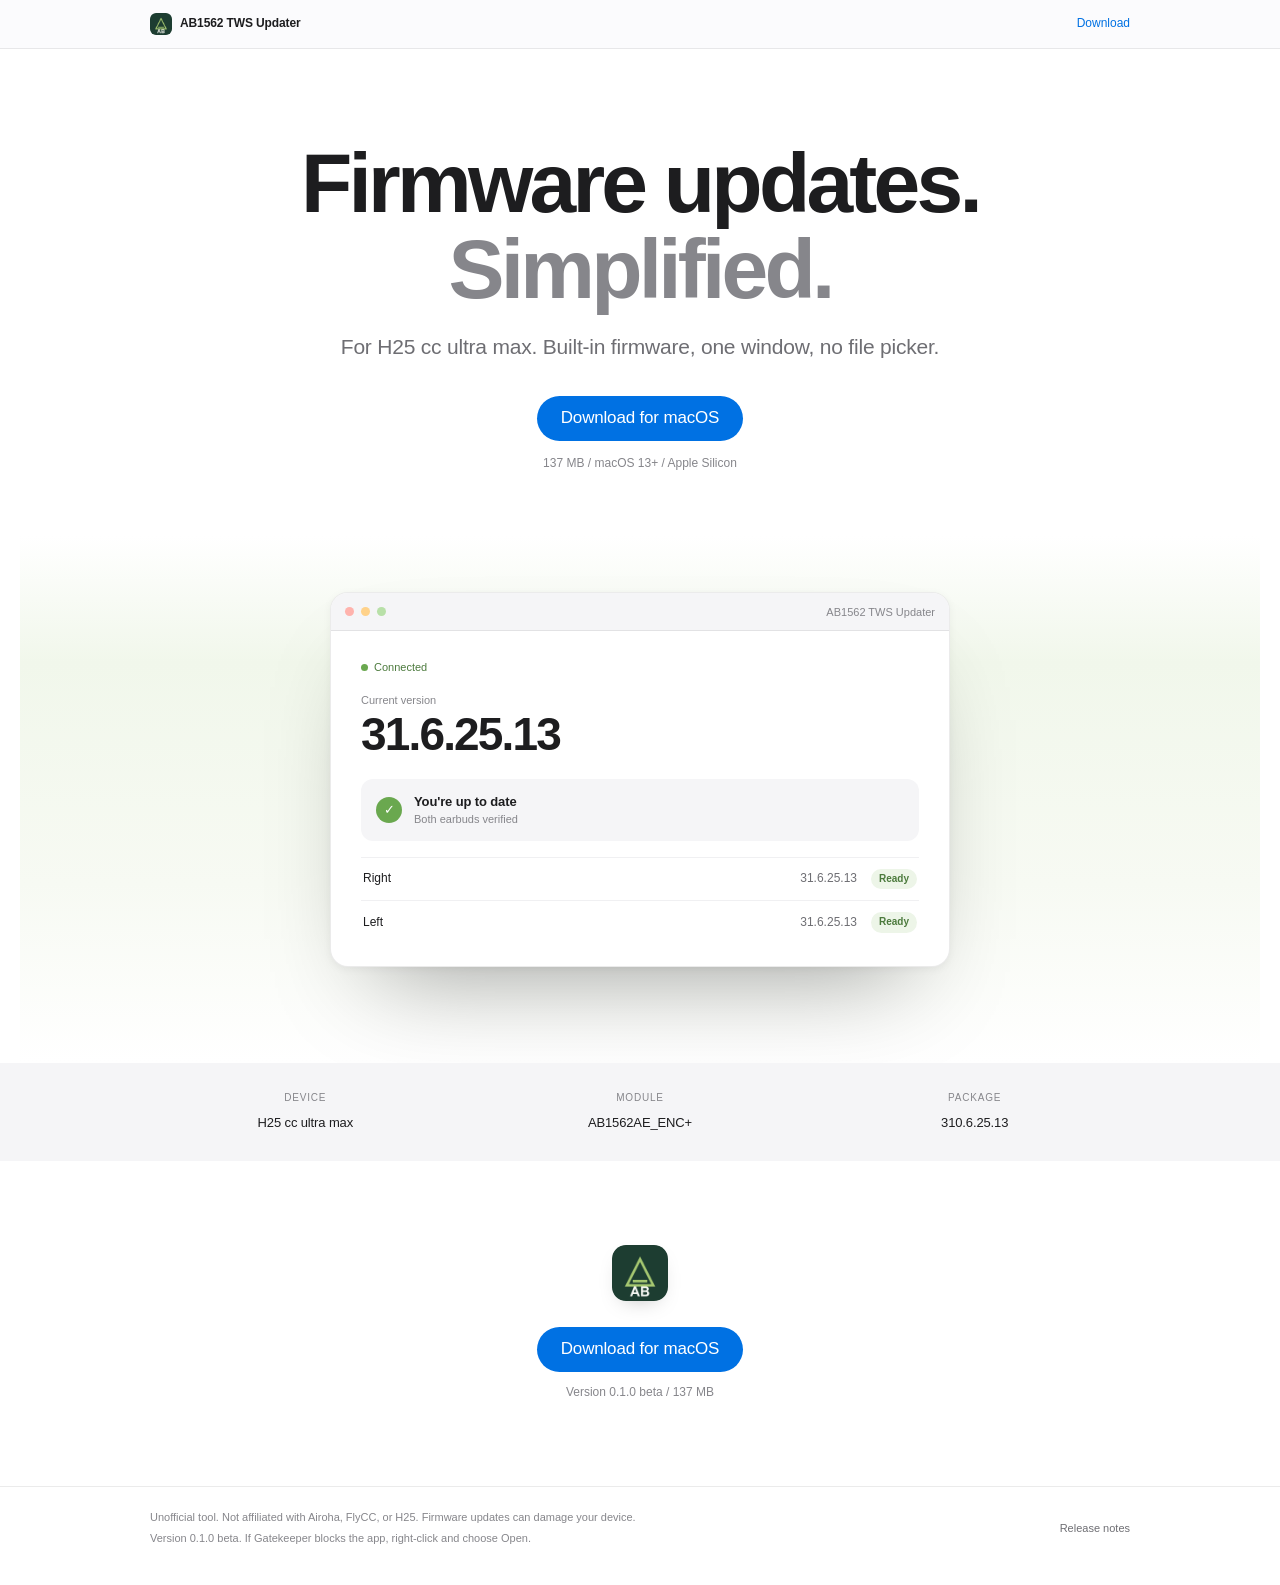
==== commit 6f5bbdb9: "Tighten the landing page copy" ====
--- a/index.html
+++ b/index.html
@@ -27,7 +27,6 @@
       <p class="sub">For H25 cc ultra max. Built-in firmware, one window, no file picker.</p>
       <a class="cta" href="https://github.com/yangtaengg/ab1562-updater/releases/download/v0.1.0-electron.2/AB1562-TWS-Updater-0.1.0-arm64.dmg">Download for macOS</a>
       <p class="meta">137 MB / macOS 13+ / Apple Silicon</p>
-      <p class="fine">Version 0.1.0 beta. Right-click to open on first launch.</p>
     </div>
     <div class="showcase">
       <div class="window" aria-hidden="true">
@@ -61,7 +60,10 @@
 
 <footer class="footer">
   <div class="footer-inner">
-    <p>Unofficial tool. Not affiliated with Airoha, FlyCC, or H25. Firmware updates can damage your device.</p>
+    <div class="footer-copy">
+      <p>Unofficial tool. Not affiliated with Airoha, FlyCC, or H25. Firmware updates can damage your device.</p>
+      <p>Version 0.1.0 beta. If Gatekeeper blocks the app, right-click and choose Open.</p>
+    </div>
     <a href="https://github.com/yangtaengg/ab1562-updater/releases/tag/v0.1.0-electron.2">Release notes</a>
   </div>
 </footer>
--- a/assets/site.css
+++ b/assets/site.css
@@ -33,7 +33,6 @@
 .cta:hover{background:var(--blue-hover)}
 .cta:focus-visible{outline:3px solid rgba(0,113,227,.35);outline-offset:3px}
 .meta{font-size:12px;color:var(--faint);margin:14px 0 0}
-.fine{font-size:11px;color:var(--faint);margin:8px 0 0}
 
 .showcase{margin-top:64px;padding:56px 20px 96px;background:linear-gradient(180deg,#fff 0%,#f1f7eb 24%,#f7faf3 66%,#fff 100%)}
 .window{width:min(620px,100%);margin:0 auto;background:#fff;border:1px solid var(--line);border-radius:18px;overflow:hidden;box-shadow:0 50px 100px -45px rgba(0,0,0,.38),0 2px 8px rgba(0,0,0,.05);text-align:left}
@@ -67,7 +66,9 @@
 
 .footer{border-top:1px solid var(--line);padding:22px 20px 38px}
 .footer-inner{width:min(980px,100%);margin:0 auto;display:flex;align-items:center;justify-content:space-between;gap:22px}
-.footer p{font-size:11px;line-height:1.55;color:var(--faint);margin:0;max-width:720px}
+.footer-copy{max-width:720px}
+.footer p{font-size:11px;line-height:1.55;color:var(--faint);margin:0}
+.footer p + p{margin-top:4px}
 .footer a{font-size:11px;color:var(--muted);text-decoration:none;white-space:nowrap}
 .footer a:hover{color:var(--text);text-decoration:underline}
 
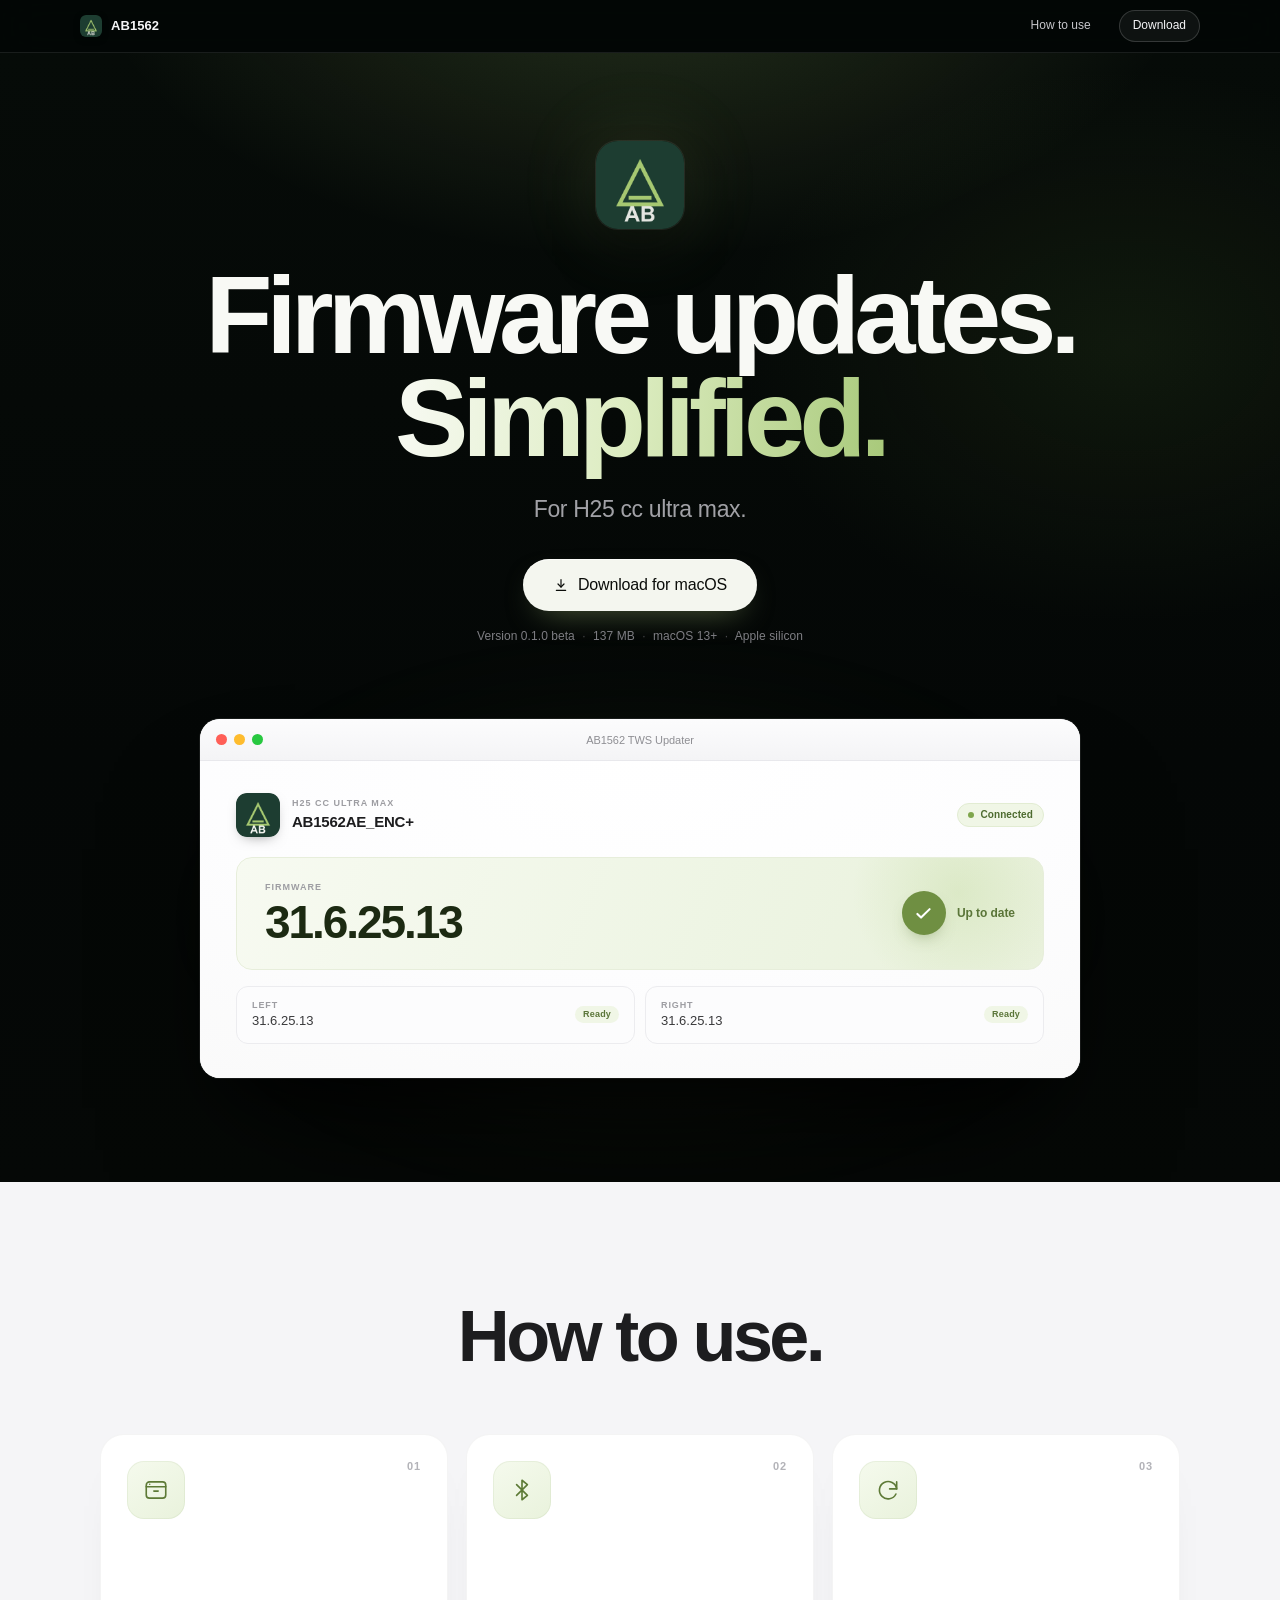
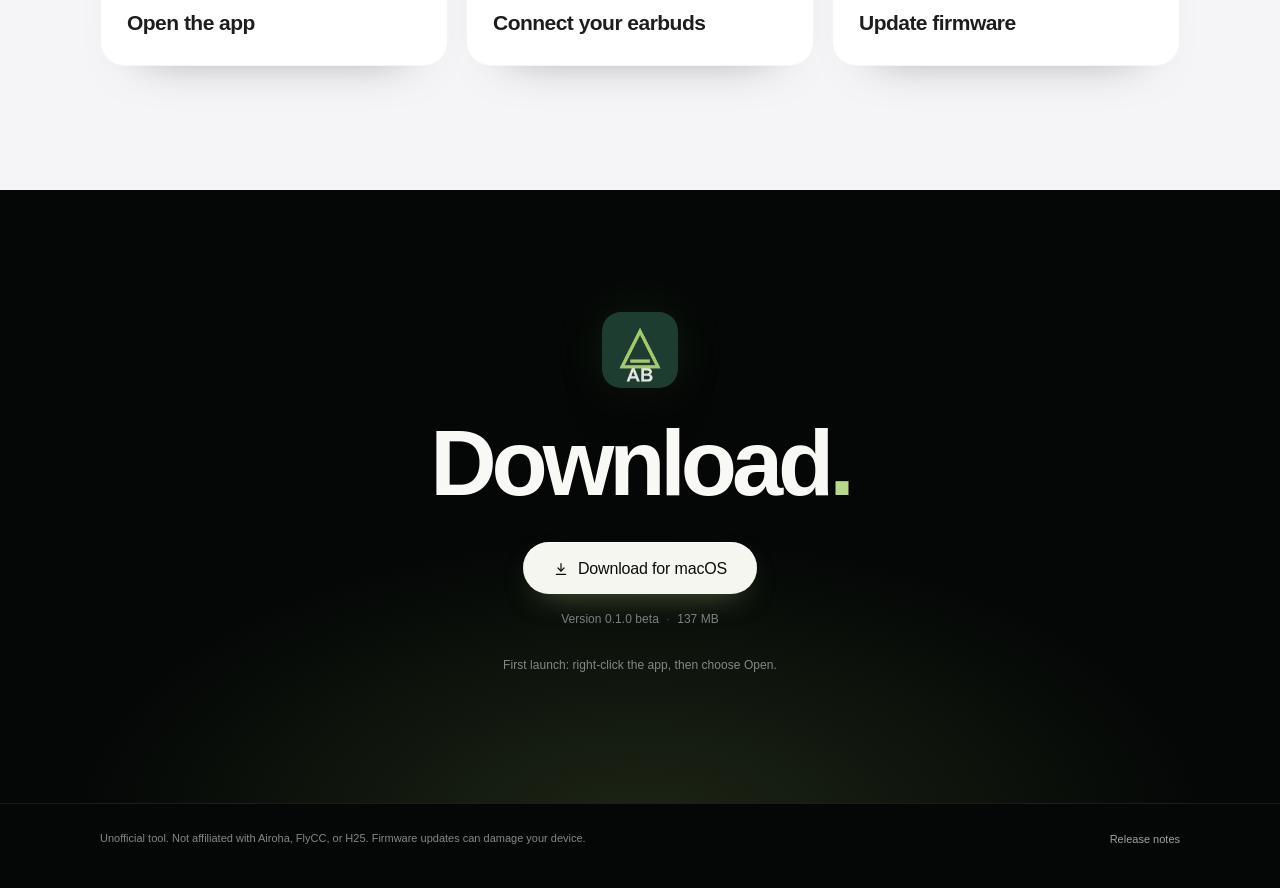
==== commit c02a15c5: "Redesign landing page in Apple style" ====
--- a/index.html
+++ b/index.html
@@ -1,69 +1,145 @@
-<!doctype html>
+<!DOCTYPE html>
 <html lang="en">
 <head>
 <meta charset="utf-8">
 <meta name="viewport" content="width=device-width,initial-scale=1">
 <title>AB1562 TWS Updater</title>
-<meta name="description" content="Firmware updates for H25 cc ultra max. One macOS app, built-in firmware, no file picker.">
+<meta name="description" content="Firmware updates for H25 cc ultra max. Download AB1562 TWS Updater for macOS.">
+<meta name="theme-color" content="#040706">
 <meta http-equiv="Content-Security-Policy" content="default-src 'self'; script-src 'none'; style-src 'self'; img-src 'self' data:; base-uri 'none'; form-action 'none'">
 <link rel="stylesheet" href="./assets/site.css">
 <link rel="icon" href="./assets/favicon.svg" type="image/svg+xml">
+<meta property="og:type" content="website">
+<meta property="og:title" content="AB1562 TWS Updater">
+<meta property="og:description" content="Firmware updates. Simplified. Download for macOS.">
+<meta property="og:image" content="https://yangtaengg.github.io/ab1562-updater/assets/app-icon.png">
 </head>
 <body>
+<a class="skip" href="#main">Skip to content</a>
+
 <header class="nav">
   <div class="nav-inner">
-    <a class="nav-brand" href="./">
+    <a class="brand" href="./" aria-label="AB1562 TWS Updater home">
       <img src="./assets/app-icon.png" alt="" width="22" height="22">
-      <span>AB1562 TWS Updater</span>
+      <span>AB1562</span>
     </a>
-    <a class="nav-link" href="https://github.com/yangtaengg/ab1562-updater/releases/download/v0.1.0-electron.2/AB1562-TWS-Updater-0.1.0-arm64.dmg">Download</a>
+    <nav class="nav-links" aria-label="Primary">
+      <a href="#how">How to use</a>
+      <a class="nav-download" href="https://github.com/yangtaengg/ab1562-updater/releases/download/v0.1.0-electron.2/AB1562-TWS-Updater-0.1.0-arm64.dmg">Download</a>
+    </nav>
   </div>
 </header>
 
-<main>
+<main id="main">
   <section class="hero">
     <div class="hero-inner">
-      <h1>Firmware updates.<br><span>Simplified.</span></h1>
-      <p class="sub">For H25 cc ultra max. Built-in firmware, one window, no file picker.</p>
-      <a class="cta" href="https://github.com/yangtaengg/ab1562-updater/releases/download/v0.1.0-electron.2/AB1562-TWS-Updater-0.1.0-arm64.dmg">Download for macOS</a>
-      <p class="meta">137 MB / macOS 13+ / Apple Silicon</p>
+      <img class="app-icon" src="./assets/app-icon.png" alt="AB1562 TWS Updater app icon" width="88" height="88">
+      <h1>Firmware updates.<br> <span>Simplified.</span></h1>
+      <p class="lede">For H25 cc ultra max.</p>
+      <a class="btn" href="https://github.com/yangtaengg/ab1562-updater/releases/download/v0.1.0-electron.2/AB1562-TWS-Updater-0.1.0-arm64.dmg">
+        <svg viewBox="0 0 24 24" aria-hidden="true" fill="none" stroke="currentColor" stroke-width="1.8" stroke-linecap="round" stroke-linejoin="round"><path d="M12 4v11"/><path d="m7.5 10.5 4.5 4.5 4.5-4.5"/><path d="M5 20h14"/></svg>
+        Download for macOS
+      </a>
+      <p class="meta"><span class="meta-line">Version 0.1.0 beta <span class="sep">·</span> 137 MB</span><span class="meta-line"> <span class="sep">·</span> <span class="nw">macOS 13+</span> <span class="sep">·</span> <span class="nw">Apple silicon</span></span></p>
     </div>
-    <div class="showcase">
-      <div class="window" aria-hidden="true">
-        <div class="chrome"><span></span><span></span><span></span><p>AB1562 TWS Updater</p></div>
-        <div class="content">
-          <div class="status"><i></i>Connected</div>
-          <p class="label">Current version</p>
-          <p class="version">31.6.25.13</p>
-          <div class="status-card"><span class="check">✓</span><div><strong>You're up to date</strong><p>Both earbuds verified</p></div></div>
-          <div class="row"><span>Right</span><span>31.6.25.13</span><em>Ready</em></div>
-          <div class="row"><span>Left</span><span>31.6.25.13</span><em>Ready</em></div>
+
+    <div class="stage">
+      <div class="stage-halo" aria-hidden="true"></div>
+      <div class="window" role="img" aria-label="AB1562 TWS Updater window showing H25 cc ultra max connected with firmware 31.6.25.13 up to date">
+        <div class="window-bar">
+          <div class="lights" aria-hidden="true"><i></i><i></i><i></i></div>
+          <p>AB1562 TWS Updater</p>
+        </div>
+        <div class="window-body">
+          <div class="app-head">
+            <img class="app-mini" src="./assets/app-icon.png" alt="" width="44" height="44">
+            <div class="app-id">
+              <p class="micro">H25 cc ultra max</p>
+              <p class="app-name">AB1562AE_ENC+</p>
+            </div>
+            <span class="status"><i></i>Connected</span>
+          </div>
+
+          <div class="fw-card">
+            <div>
+              <p class="micro">Firmware</p>
+              <p class="fw-version">31.6.25.13</p>
+            </div>
+            <div class="fw-state">
+              <span class="check-ring">
+                <svg viewBox="0 0 24 24" aria-hidden="true" fill="none" stroke="currentColor" stroke-width="2.4" stroke-linecap="round" stroke-linejoin="round"><path d="m5 12.5 4.2 4.2L19 7"/></svg>
+              </span>
+              <span>Up to date</span>
+            </div>
+          </div>
+
+          <div class="buds">
+            <div class="bud">
+              <div><span>Left</span><strong>31.6.25.13</strong></div>
+              <em>Ready</em>
+            </div>
+            <div class="bud">
+              <div><span>Right</span><strong>31.6.25.13</strong></div>
+              <em>Ready</em>
+            </div>
+          </div>
         </div>
       </div>
     </div>
   </section>
 
-  <section class="specs">
-    <div class="specs-inner">
-      <div><p>Device</p><strong>H25 cc ultra max</strong></div>
-      <div><p>Module</p><strong>AB1562AE_ENC+</strong></div>
-      <div><p>Package</p><strong>310.6.25.13</strong></div>
+  <section class="how" id="how">
+    <div class="how-inner">
+      <h2>How to use.</h2>
+      <ol class="steps">
+        <li class="step">
+          <div class="step-top">
+            <span class="step-icon">
+              <svg viewBox="0 0 24 24" aria-hidden="true" fill="none" stroke="currentColor" stroke-width="1.5" stroke-linecap="round" stroke-linejoin="round"><rect x="3" y="4.5" width="18" height="15" rx="3"/><path d="M3 9h18"/><circle cx="6.2" cy="6.75" r=".7" fill="currentColor" stroke="none"/><path d="M10 13h4"/></svg>
+            </span>
+            <span class="step-num">01</span>
+          </div>
+          <h3>Open the app</h3>
+        </li>
+        <li class="step">
+          <div class="step-top">
+            <span class="step-icon">
+              <svg viewBox="0 0 24 24" aria-hidden="true" fill="none" stroke="currentColor" stroke-width="1.5" stroke-linecap="round" stroke-linejoin="round"><path d="m7 7 10 10-5 4V3l5 4L7 17"/></svg>
+            </span>
+            <span class="step-num">02</span>
+          </div>
+          <h3>Connect your earbuds</h3>
+        </li>
+        <li class="step">
+          <div class="step-top">
+            <span class="step-icon">
+              <svg viewBox="0 0 24 24" aria-hidden="true" fill="none" stroke="currentColor" stroke-width="1.5" stroke-linecap="round" stroke-linejoin="round"><path d="M20 11a8 8 0 1 0-.7 4.7"/><path d="M20 4.5V11h-6.5"/></svg>
+            </span>
+            <span class="step-num">03</span>
+          </div>
+          <h3>Update firmware</h3>
+        </li>
+      </ol>
     </div>
   </section>
 
-  <section class="closing">
-    <img class="closing-icon" src="./assets/app-icon.png" alt="" width="56" height="56">
-    <a class="cta" href="https://github.com/yangtaengg/ab1562-updater/releases/download/v0.1.0-electron.2/AB1562-TWS-Updater-0.1.0-arm64.dmg">Download for macOS</a>
-    <p class="meta">Version 0.1.0 beta / 137 MB</p>
+  <section class="get">
+    <div class="get-inner">
+      <img class="get-icon" src="./assets/app-icon.png" alt="" width="76" height="76">
+      <h2>Download<span>.</span></h2>
+      <a class="btn" href="https://github.com/yangtaengg/ab1562-updater/releases/download/v0.1.0-electron.2/AB1562-TWS-Updater-0.1.0-arm64.dmg">
+        <svg viewBox="0 0 24 24" aria-hidden="true" fill="none" stroke="currentColor" stroke-width="1.8" stroke-linecap="round" stroke-linejoin="round"><path d="M12 4v11"/><path d="m7.5 10.5 4.5 4.5 4.5-4.5"/><path d="M5 20h14"/></svg>
+        Download for macOS
+      </a>
+      <p class="meta">Version 0.1.0 beta <span class="sep">·</span> 137 MB</p>
+      <p class="note">First launch: right-click the app, then choose Open.</p>
+    </div>
   </section>
 </main>
 
 <footer class="footer">
   <div class="footer-inner">
-    <div class="footer-copy">
-      <p>Unofficial tool. Not affiliated with Airoha, FlyCC, or H25. Firmware updates can damage your device.</p>
-      <p>Version 0.1.0 beta. If Gatekeeper blocks the app, right-click and choose Open.</p>
-    </div>
+    <p>Unofficial tool. Not affiliated with Airoha, FlyCC, or H25. Firmware updates can damage your device.</p>
     <a href="https://github.com/yangtaengg/ab1562-updater/releases/tag/v0.1.0-electron.2">Release notes</a>
   </div>
 </footer>
--- a/assets/site.css
+++ b/assets/site.css
@@ -1,87 +1,222 @@
 :root{
+  --ink:#f5f5f7;
+  --ink-muted:#a1a1a6;
+  --ink-faint:#7e7e83;
+  --dark:#040706;
+  --lime:#b7d98a;
+  --lime-deep:#5d7a36;
+  --paper:#f5f5f7;
   --text:#1d1d1f;
-  --muted:#6e6e73;
-  --faint:#86868b;
-  --line:rgba(0,0,0,.08);
-  --gray:#f5f5f7;
-  --blue:#0071e3;
-  --blue-hover:#0077ed;
-  font-family:-apple-system,BlinkMacSystemFont,"SF Pro Display","SF Pro Text","Helvetica Neue",Arial,sans-serif;
-  color:var(--text);
-  background:#fff;
+  --line-dark:rgba(255,255,255,.09);
+  --line-light:rgba(0,0,0,.045);
+  --grain:url("data:image/svg+xml,%3Csvg xmlns='http://www.w3.org/2000/svg' width='180' height='180'%3E%3Cfilter id='n'%3E%3CfeTurbulence type='fractalNoise' baseFrequency='.8' numOctaves='3' stitchTiles='stitch'/%3E%3C/filter%3E%3Crect width='100%25' height='100%25' filter='url(%23n)' opacity='.55'/%3E%3C/svg%3E");
+  font-family:-apple-system,BlinkMacSystemFont,"SF Pro Display","SF Pro Text","Helvetica Neue","Segoe UI",Roboto,Arial,sans-serif;
   font-synthesis:none;
 }
 *{box-sizing:border-box}
-html{scroll-behavior:smooth}
-body{margin:0;line-height:1.47;-webkit-font-smoothing:antialiased}
+html{scroll-behavior:smooth;-webkit-text-size-adjust:100%}
+body{margin:0;background:var(--dark);color:var(--ink);line-height:1.47;-webkit-font-smoothing:antialiased;-moz-osx-font-smoothing:grayscale;text-rendering:optimizeLegibility}
 img{display:block;max-width:100%}
-a{color:inherit}
-
-.nav{position:sticky;top:0;z-index:20;background:rgba(251,251,253,.82);backdrop-filter:saturate(180%) blur(20px);border-bottom:1px solid var(--line)}
-.nav-inner{width:min(980px,calc(100% - 40px));margin:0 auto;min-height:48px;display:flex;align-items:center;justify-content:space-between;gap:20px}
-.nav-brand{display:flex;align-items:center;gap:8px;text-decoration:none;font-size:12px;font-weight:600;letter-spacing:-.01em}
-.nav-brand img{width:22px;height:22px;border-radius:6px}
-.nav-link{font-size:12px;color:var(--blue);text-decoration:none;font-weight:400}
-.nav-link:hover{text-decoration:underline}
-
-.hero{padding:92px 20px 0;text-align:center}
-.hero-inner{max-width:800px;margin:0 auto}
-h1{font-size:clamp(52px,7.4vw,84px);line-height:1.02;letter-spacing:-.045em;font-weight:600;margin:0}
-h1 span{color:var(--faint)}
-.sub{font-size:clamp(17px,2.1vw,21px);line-height:1.4;color:var(--muted);max-width:640px;margin:20px auto 34px;letter-spacing:-.01em}
-.cta{display:inline-flex;align-items:center;justify-content:center;min-height:44px;padding:10px 24px;border-radius:980px;background:var(--blue);color:#fff;text-decoration:none;font-size:17px;font-weight:400;letter-spacing:-.01em;transition:background .18s ease}
-.cta:hover{background:var(--blue-hover)}
-.cta:focus-visible{outline:3px solid rgba(0,113,227,.35);outline-offset:3px}
-.meta{font-size:12px;color:var(--faint);margin:14px 0 0}
-
-.showcase{margin-top:64px;padding:56px 20px 96px;background:linear-gradient(180deg,#fff 0%,#f1f7eb 24%,#f7faf3 66%,#fff 100%)}
-.window{width:min(620px,100%);margin:0 auto;background:#fff;border:1px solid var(--line);border-radius:18px;overflow:hidden;box-shadow:0 50px 100px -45px rgba(0,0,0,.38),0 2px 8px rgba(0,0,0,.05);text-align:left}
-.chrome{height:38px;display:flex;align-items:center;gap:7px;padding:0 14px;background:var(--gray);border-bottom:1px solid var(--line)}
-.chrome span{width:9px;height:9px;border-radius:50%;background:#d2d2d7}
-.chrome span:nth-child(1){background:#ffb3ad}
-.chrome span:nth-child(2){background:#ffd28a}
-.chrome span:nth-child(3){background:#b8e0a8}
-.chrome p{margin:0 0 0 auto;font-size:11px;color:var(--faint)}
-.content{padding:28px 30px 22px}
-.status{display:flex;align-items:center;gap:6px;font-size:11px;font-weight:500;color:#4c7a3d;margin-bottom:16px}
-.status i{width:7px;height:7px;border-radius:50%;background:#6aa84f}
-.label{font-size:11px;color:var(--faint);margin:0 0 2px}
-.version{font-size:clamp(36px,5vw,46px);line-height:1.08;letter-spacing:-.04em;font-weight:600;margin:0 0 20px}
-.status-card{display:flex;align-items:center;gap:12px;background:var(--gray);border-radius:12px;padding:13px 15px;margin-bottom:16px}
-.check{width:26px;height:26px;border-radius:50%;background:#6aa84f;color:#fff;display:grid;place-items:center;font-size:13px;flex:0 0 auto}
-.status-card strong{display:block;font-size:13px;font-weight:600;letter-spacing:-.01em}
-.status-card p{margin:0;font-size:11px;color:var(--faint)}
-.row{display:grid;grid-template-columns:1fr auto auto;gap:14px;align-items:center;padding:11px 2px;border-top:1px solid #f0f0f2;font-size:12px;color:var(--muted)}
-.row span:first-child{font-weight:500;color:var(--text)}
-.row em{font-style:normal;font-size:10px;font-weight:600;color:#4c7a3d;background:#edf5e8;border-radius:980px;padding:3px 8px}
-
-.specs{background:var(--gray);padding:28px 20px}
-.specs-inner{width:min(980px,100%);margin:0 auto;display:grid;grid-template-columns:repeat(3,1fr);gap:24px;text-align:center}
-.specs p{font-size:10px;letter-spacing:.08em;text-transform:uppercase;color:var(--faint);margin:0 0 4px}
-.specs strong{font-size:13px;font-weight:500;letter-spacing:-.01em}
-
-.closing{padding:84px 20px;text-align:center}
-.closing-icon{width:56px;height:56px;border-radius:14px;margin:0 auto 26px;box-shadow:0 8px 22px -12px rgba(0,0,0,.35)}
-.closing .meta{margin-top:12px}
-
-.footer{border-top:1px solid var(--line);padding:22px 20px 38px}
-.footer-inner{width:min(980px,100%);margin:0 auto;display:flex;align-items:center;justify-content:space-between;gap:22px}
-.footer-copy{max-width:720px}
-.footer p{font-size:11px;line-height:1.55;color:var(--faint);margin:0}
-.footer p + p{margin-top:4px}
-.footer a{font-size:11px;color:var(--muted);text-decoration:none;white-space:nowrap}
-.footer a:hover{color:var(--text);text-decoration:underline}
+a{color:inherit;-webkit-tap-highlight-color:transparent}
+h1,h2,h3,p{margin:0}
+::selection{background:rgba(183,217,138,.32);color:#fff}
+:focus-visible{outline:2px solid var(--lime);outline-offset:3px}
+.how :focus-visible{outline-color:var(--lime-deep)}
+
+.skip{position:absolute;left:16px;top:-72px;z-index:100;background:#f5f5f7;color:#1d1d1f;padding:10px 16px;border-radius:999px;font-size:13px;font-weight:500;text-decoration:none;transition:top .2s ease}
+.skip:focus{top:12px}
+
+/* Nav */
+.nav{position:sticky;top:0;z-index:50;background:rgba(4,7,6,.72);-webkit-backdrop-filter:saturate(180%) blur(22px);backdrop-filter:saturate(180%) blur(22px);border-bottom:1px solid var(--line-dark)}
+.nav-inner{width:min(1120px,calc(100% - 48px));min-height:52px;margin:0 auto;display:flex;align-items:center;justify-content:space-between;gap:24px}
+.brand{display:inline-flex;align-items:center;gap:9px;text-decoration:none;font-size:13px;font-weight:600;letter-spacing:.005em;color:#f5f5f7}
+.brand img{width:22px;height:22px;border-radius:6px;box-shadow:0 2px 8px -3px rgba(0,0,0,.8)}
+.nav-links{display:flex;align-items:center;gap:28px}
+.nav-links a{font-size:12px;color:#c7c7cc;text-decoration:none;transition:color .2s ease}
+.nav-links a:hover{color:#fff}
+.nav-download{padding:6px 13px;border:1px solid rgba(255,255,255,.16);border-radius:999px;background:rgba(255,255,255,.05);color:#f5f5f7!important;transition:background .2s ease,border-color .2s ease}
+.nav-download:hover{background:rgba(255,255,255,.12);border-color:rgba(255,255,255,.26)}
+
+/* Hero */
+.hero{position:relative;overflow:hidden;padding:88px 24px 0;text-align:center;background:
+  radial-gradient(68% 44% at 50% -10%,rgba(166,200,113,.20) 0%,rgba(166,200,113,0) 64%),
+  radial-gradient(42% 34% at 88% 26%,rgba(73,104,44,.16) 0%,transparent 72%),
+  linear-gradient(180deg,#060b08 0%,#040706 62%,#050806 100%)}
+.hero::before{content:"";position:absolute;inset:0;background-image:var(--grain);background-size:180px 180px;opacity:.04;pointer-events:none;mix-blend-mode:soft-light}
+.hero-inner{position:relative;z-index:1;max-width:1080px;margin:0 auto;display:flex;flex-direction:column;align-items:center}
+.hero-inner > *{animation:rise .9s cubic-bezier(.2,.7,.2,1) backwards}
+.app-icon{width:88px;height:88px;border-radius:22px;margin-bottom:34px;box-shadow:0 0 0 1px rgba(255,255,255,.08),0 30px 60px -22px rgba(0,0,0,.9),0 0 80px rgba(166,200,113,.16);animation-delay:.04s}
+h1{font-size:clamp(52px,8.6vw,118px);line-height:.94;letter-spacing:-.055em;font-weight:600;color:#f8f9f5;animation-delay:.1s}
+h1 span{color:#cfe3a8}
+@supports ((-webkit-background-clip:text) or (background-clip:text)){
+  h1 span{background:linear-gradient(96deg,#f6f9f0 4%,#dcecc0 48%,#a8c97a 100%);-webkit-background-clip:text;background-clip:text;-webkit-text-fill-color:transparent;color:transparent}
+}
+.lede{font-size:clamp(18px,2.1vw,23px);line-height:1.35;letter-spacing:-.015em;color:var(--ink-muted);margin-top:24px;animation-delay:.16s}
+.btn{display:inline-flex;align-items:center;justify-content:center;gap:9px;min-height:52px;padding:0 30px;margin-top:34px;border-radius:999px;background:#f4f6ef;color:#0b0d0a;font-size:16px;font-weight:500;letter-spacing:-.01em;text-decoration:none;box-shadow:0 1px 0 rgba(255,255,255,.65) inset,0 12px 32px -16px rgba(198,232,143,.55);transition:transform .3s cubic-bezier(.2,.7,.2,1),background .2s ease,box-shadow .3s ease;animation-delay:.22s}
+.btn svg{width:16px;height:16px;flex:0 0 auto;margin-top:1px}
+.btn:hover{background:#fff;transform:translateY(-2px);box-shadow:0 1px 0 #fff inset,0 18px 42px -16px rgba(198,232,143,.65)}
+.btn:active{transform:translateY(0) scale(.99)}
+.meta{font-size:12px;line-height:1.5;letter-spacing:.005em;color:var(--ink-faint);margin-top:16px;animation-delay:.28s}
+.meta .sep{margin:0 4px;color:#48484c}
+.meta .nw{white-space:nowrap}
+.meta-line{display:inline}
+
+/* App window */
+.stage{position:relative;z-index:1;max-width:1040px;margin:74px auto 0;padding:0 0 104px;animation:rise 1.05s .18s cubic-bezier(.2,.7,.2,1) backwards}
+.stage-halo{position:absolute;left:50%;top:5%;width:74%;height:76%;transform:translateX(-50%);border-radius:50%;background:radial-gradient(ellipse at center,rgba(158,196,98,.30) 0%,rgba(158,196,98,.10) 46%,transparent 72%);filter:blur(70px);pointer-events:none}
+.window{position:relative;z-index:2;width:min(880px,100%);margin:0 auto;overflow:hidden;border-radius:20px;background:#fff;color:#1d1d1f;text-align:left;box-shadow:0 0 0 1px rgba(255,255,255,.08),0 80px 140px -50px rgba(0,0,0,.9),0 30px 60px -30px rgba(0,0,0,.75);animation:drift 9s 1.3s ease-in-out infinite;will-change:transform}
+.window-bar{position:relative;height:42px;display:flex;align-items:center;padding:0 16px;background:linear-gradient(#fcfcfd,#f4f4f6);border-bottom:1px solid #e8e8ec}
+.lights{display:flex;gap:7px}
+.lights i{width:11px;height:11px;border-radius:50%;background:#dedee3}
+.lights i:nth-child(1){background:#ff5f57}
+.lights i:nth-child(2){background:#febc2e}
+.lights i:nth-child(3){background:#28c840}
+.window-bar p{position:absolute;left:50%;top:50%;transform:translate(-50%,-50%);font-size:11px;font-weight:500;letter-spacing:-.005em;color:#8e8e93;white-space:nowrap}
+.window-body{padding:32px 36px 34px;background:radial-gradient(90% 120% at 50% 0%,#fff 0%,#fdfdfe 55%,#fafafa 100%)}
+.app-head{display:flex;align-items:center;gap:12px;margin-bottom:20px}
+.app-mini{width:44px;height:44px;border-radius:11px;box-shadow:0 5px 14px -7px rgba(0,0,0,.5)}
+.app-id{min-width:0}
+.micro{margin:0;font-size:9px;line-height:1.3;font-weight:600;letter-spacing:.11em;text-transform:uppercase;color:#9d9da2}
+.app-name{margin:2px 0 0;font-size:15px;line-height:1.3;font-weight:600;letter-spacing:-.015em;color:#1d1d1f;white-space:nowrap;overflow:hidden;text-overflow:ellipsis}
+.status{display:inline-flex;align-items:center;gap:6px;margin-left:auto;padding:6px 10px;border:1px solid #e2ecd2;border-radius:999px;background:#f0f6e6;font-size:10px;line-height:1;font-weight:600;letter-spacing:.01em;color:#4d6b2f;white-space:nowrap}
+.status i{width:6px;height:6px;border-radius:50%;background:#7fa64c}
+.fw-card{position:relative;display:flex;align-items:center;justify-content:space-between;gap:24px;overflow:hidden;margin-bottom:16px;padding:24px 28px;border:1px solid #e7eedb;border-radius:16px;background:linear-gradient(112deg,#f7faf1 0%,#eef5e4 58%,#e9f1dc 100%)}
+.fw-card::after{content:"";position:absolute;right:-30px;top:-80px;width:230px;height:230px;border-radius:50%;background:radial-gradient(circle,rgba(166,200,113,.22),transparent 65%);pointer-events:none}
+.fw-card > div{position:relative;z-index:1}
+.fw-version{margin:5px 0 0;font-size:clamp(32px,4.6vw,46px);line-height:1;letter-spacing:-.045em;font-weight:600;color:#1c2a12;font-variant-numeric:tabular-nums}
+.fw-state{display:flex;align-items:center;gap:11px;flex:0 0 auto}
+.fw-state > span:last-child{font-size:12px;font-weight:600;letter-spacing:-.005em;color:#5a7538;white-space:nowrap}
+.check-ring{width:44px;height:44px;border-radius:50%;display:grid;place-items:center;background:#6f8f42;color:#fff;box-shadow:0 8px 18px -10px rgba(74,104,35,.7)}
+.check-ring svg{width:21px;height:21px}
+.buds{display:grid;grid-template-columns:1fr 1fr;gap:10px}
+.bud{display:flex;align-items:center;justify-content:space-between;gap:12px;padding:13px 15px;border:1px solid #ececef;border-radius:12px;background:#fcfcfd}
+.bud div{display:flex;flex-direction:column;gap:2px;min-width:0}
+.bud span{font-size:9px;line-height:1.3;font-weight:600;letter-spacing:.1em;text-transform:uppercase;color:#9d9da2}
+.bud strong{font-size:13px;line-height:1.3;font-weight:500;letter-spacing:0;color:#3a3a3c;font-variant-numeric:tabular-nums}
+.bud em{flex:0 0 auto;padding:4px 8px;border-radius:999px;background:#f0f6e6;font-style:normal;font-size:9px;line-height:1;font-weight:600;letter-spacing:.02em;color:#5a7538}
+
+/* How to use */
+.how{background:var(--paper);color:var(--text);padding:118px 24px 124px}
+#how{scroll-margin-top:68px}
+.how-inner{width:min(1080px,100%);margin:0 auto}
+.how h2{font-size:clamp(44px,6vw,72px);line-height:1;letter-spacing:-.05em;font-weight:600;text-align:center;color:#1d1d1f}
+.steps{list-style:none;margin:62px 0 0;padding:0;display:grid;grid-template-columns:repeat(3,1fr);gap:18px}
+.step{display:flex;flex-direction:column;min-height:232px;padding:26px 26px 30px;border:1px solid var(--line-light);border-radius:24px;background:#fff;box-shadow:0 28px 50px -44px rgba(0,0,0,.5);transition:transform .45s cubic-bezier(.2,.7,.2,1),box-shadow .45s ease}
+.step:hover{transform:translateY(-4px);box-shadow:0 38px 64px -40px rgba(0,0,0,.42)}
+.step-top{display:flex;align-items:flex-start;justify-content:space-between}
+.step-icon{width:58px;height:58px;border-radius:17px;display:grid;place-items:center;background:linear-gradient(145deg,#f5faed,#e9f2dc);color:#5d7a36;box-shadow:inset 0 0 0 1px rgba(93,122,54,.08)}
+.step-icon svg{width:26px;height:26px}
+.step-num{font-size:11px;line-height:1;font-weight:600;letter-spacing:.08em;color:#b3b3b8;font-variant-numeric:tabular-nums}
+.step h3{margin:auto 0 0;padding-top:36px;font-size:21px;line-height:1.22;letter-spacing:-.025em;font-weight:600;color:#1d1d1f}
+
+/* Download */
+.get{position:relative;overflow:hidden;padding:122px 24px 128px;text-align:center;background:radial-gradient(65% 70% at 50% 104%,rgba(158,196,98,.16) 0%,transparent 68%),var(--dark)}
+.get::before{content:"";position:absolute;inset:0;background-image:var(--grain);background-size:180px 180px;opacity:.04;pointer-events:none;mix-blend-mode:soft-light}
+.get-inner{position:relative;z-index:1;max-width:720px;margin:0 auto;display:flex;flex-direction:column;align-items:center}
+.get-icon{width:76px;height:76px;border-radius:19px;margin-bottom:30px;box-shadow:0 24px 50px -20px rgba(0,0,0,.85),0 0 50px rgba(166,200,113,.12)}
+.get h2{font-size:clamp(54px,7.4vw,92px);line-height:.98;letter-spacing:-.055em;font-weight:600;color:#f8f9f5}
+.get h2 span{color:var(--lime)}
+.get .meta{margin-top:16px}
+.note{max-width:400px;margin-top:28px;font-size:12px;line-height:1.55;letter-spacing:.005em;color:#86868b}
+
+/* Footer */
+.footer{background:var(--dark);border-top:1px solid var(--line-dark);padding:26px 24px 40px}
+.footer-inner{width:min(1080px,100%);margin:0 auto;display:flex;align-items:center;justify-content:space-between;gap:24px}
+.footer p{max-width:760px;font-size:11px;line-height:1.6;color:#86868b}
+.footer a{font-size:11px;color:#a1a1a6;text-decoration:none;white-space:nowrap;transition:color .2s ease}
+.footer a:hover{color:#fff;text-decoration:underline}
+
+@keyframes rise{from{opacity:0;transform:translateY(24px)}to{opacity:1;transform:translateY(0)}}
+@keyframes drift{0%,100%{transform:translateY(0)}50%{transform:translateY(-7px)}}
+
+@media (max-width:900px){
+  .hero{padding-top:72px}
+  .stage{margin-top:60px;padding-bottom:80px}
+  .how{padding:96px 22px 100px}
+  .step{min-height:210px;padding:23px 23px 26px}
+  .step h3{font-size:19px}
+  .get{padding:104px 22px 108px}
+}
+
+@media (max-width:760px){
+  .steps{grid-template-columns:1fr;gap:10px;margin-top:38px}
+  .step{display:grid;grid-template-columns:auto 1fr auto;align-items:center;gap:14px;min-height:0;padding:14px 16px;border-radius:18px}
+  .step-top{display:contents}
+  .step-icon{grid-area:1/1;width:48px;height:48px;border-radius:14px}
+  .step-icon svg{width:23px;height:23px}
+  .step h3{grid-area:1/2;margin:0;padding:0;font-size:18px}
+  .step-num{grid-area:1/3}
+  .how h2{font-size:clamp(40px,9vw,56px)}
+}
 
 @media (max-width:734px){
-  .hero{padding-top:64px}
-  .sub{margin-bottom:28px}
-  .showcase{margin-top:48px;padding:40px 16px 64px}
-  .content{padding:22px 22px 18px}
-  .specs-inner{grid-template-columns:1fr;gap:18px;text-align:left;max-width:420px}
-  .footer-inner{flex-direction:column;align-items:flex-start;gap:10px}
-}
-@media (max-width:480px){
-  .nav-brand span{font-size:11px}
-  .cta{width:100%;max-width:320px}
-  .specs{padding:24px 20px}
-}
+  .nav-inner{width:calc(100% - 32px);min-height:50px}
+  .nav-links{gap:16px}
+  .nav-links a{font-size:11px}
+  .nav-download{padding:6px 11px}
+  .hero{padding:58px 20px 0}
+  .app-icon{width:72px;height:72px;border-radius:18px;margin-bottom:28px}
+  h1{font-size:clamp(36px,11.6vw,72px);line-height:.96}
+  .lede{font-size:17px;margin-top:18px}
+  .btn{min-height:50px;padding:0 24px;margin-top:28px;font-size:15px}
+  .meta{font-size:11px;margin-top:14px}
+  .meta span{margin:0 5px}
+  .stage{margin-top:48px;padding-bottom:56px}
+  .stage-halo{filter:blur(48px)}
+  .window{border-radius:16px}
+  .window-bar{height:36px;padding:0 12px}
+  .window-bar p{font-size:10px}
+  .lights{gap:6px}
+  .lights i{width:9px;height:9px}
+  .window-body{padding:22px 20px 24px}
+  .app-head{gap:10px;margin-bottom:16px}
+  .app-mini{width:38px;height:38px;border-radius:10px}
+  .app-name{font-size:14px}
+  .status{font-size:10px;padding:5px 8px;gap:5px}
+  .fw-card{padding:18px 18px 19px;border-radius:14px;gap:12px;margin-bottom:12px}
+  .fw-version{font-size:clamp(26px,7.6vw,34px)}
+  .fw-state{gap:0}
+  .fw-state > span:last-child{display:none}
+  .check-ring{width:38px;height:38px}
+  .check-ring svg{width:18px;height:18px}
+  .buds{gap:8px}
+  .bud{padding:11px 12px;border-radius:10px;gap:8px}
+  .bud em{display:none}
+  .bud strong{font-size:12px}
+  .how{padding:76px 20px 82px}
+  .how h2{font-size:42px}
+  .steps{margin-top:34px}
+  .get{padding:88px 20px 94px}
+  .get-icon{width:64px;height:64px;border-radius:16px;margin-bottom:24px}
+  .get h2{font-size:clamp(48px,14vw,64px)}
+  .note{margin-top:24px}
+  .footer{padding:24px 20px 36px}
+  .footer-inner{flex-direction:column;align-items:flex-start;gap:12px}
+  .hero .btn,.get .btn{width:100%;max-width:340px}
+}
+
+@media (max-width:400px){
+  .meta-line{display:block}
+  .meta-line + .meta-line > .sep:first-child{display:none}
+}
+
+@media (max-width:380px){
+  .nav-links{gap:12px}
+  .brand span{font-size:12px}
+  h1{font-size:36px}
+  .how h2{font-size:38px}
+  .app-id{flex:1}
+  .app-id .micro{display:none}
+  .app-name{font-size:12px}
+  .status{padding:4px 7px;font-size:9px}
+  .meta .sep{margin:0 2px}
+}
+
+@media (hover:none){
+  .step:hover{transform:none;box-shadow:0 28px 50px -44px rgba(0,0,0,.5)}
+}
+
+@media (prefers-reduced-motion:reduce){
+  html{scroll-behavior:auto}
+  *,*::before,*::after{animation-duration:.001ms!important;animation-iteration-count:1!important;transition-duration:.001ms!important}
+}
